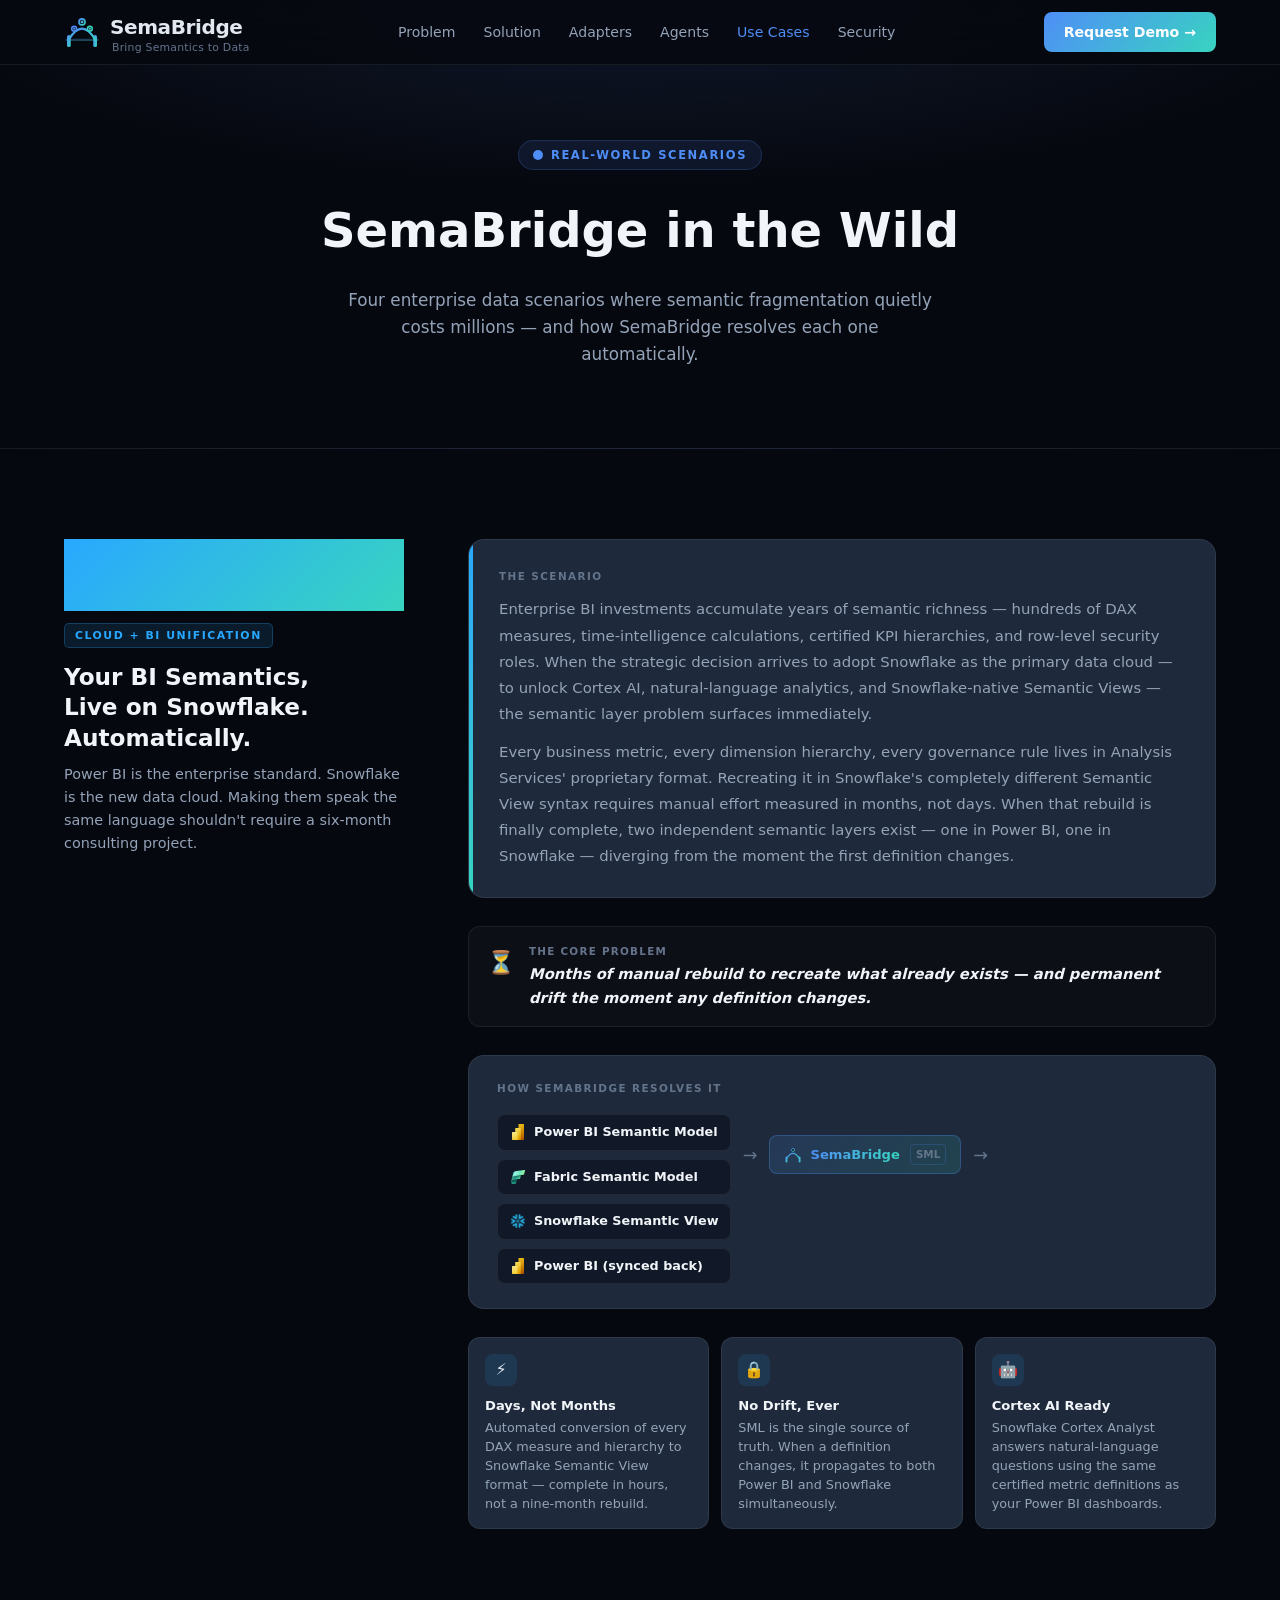
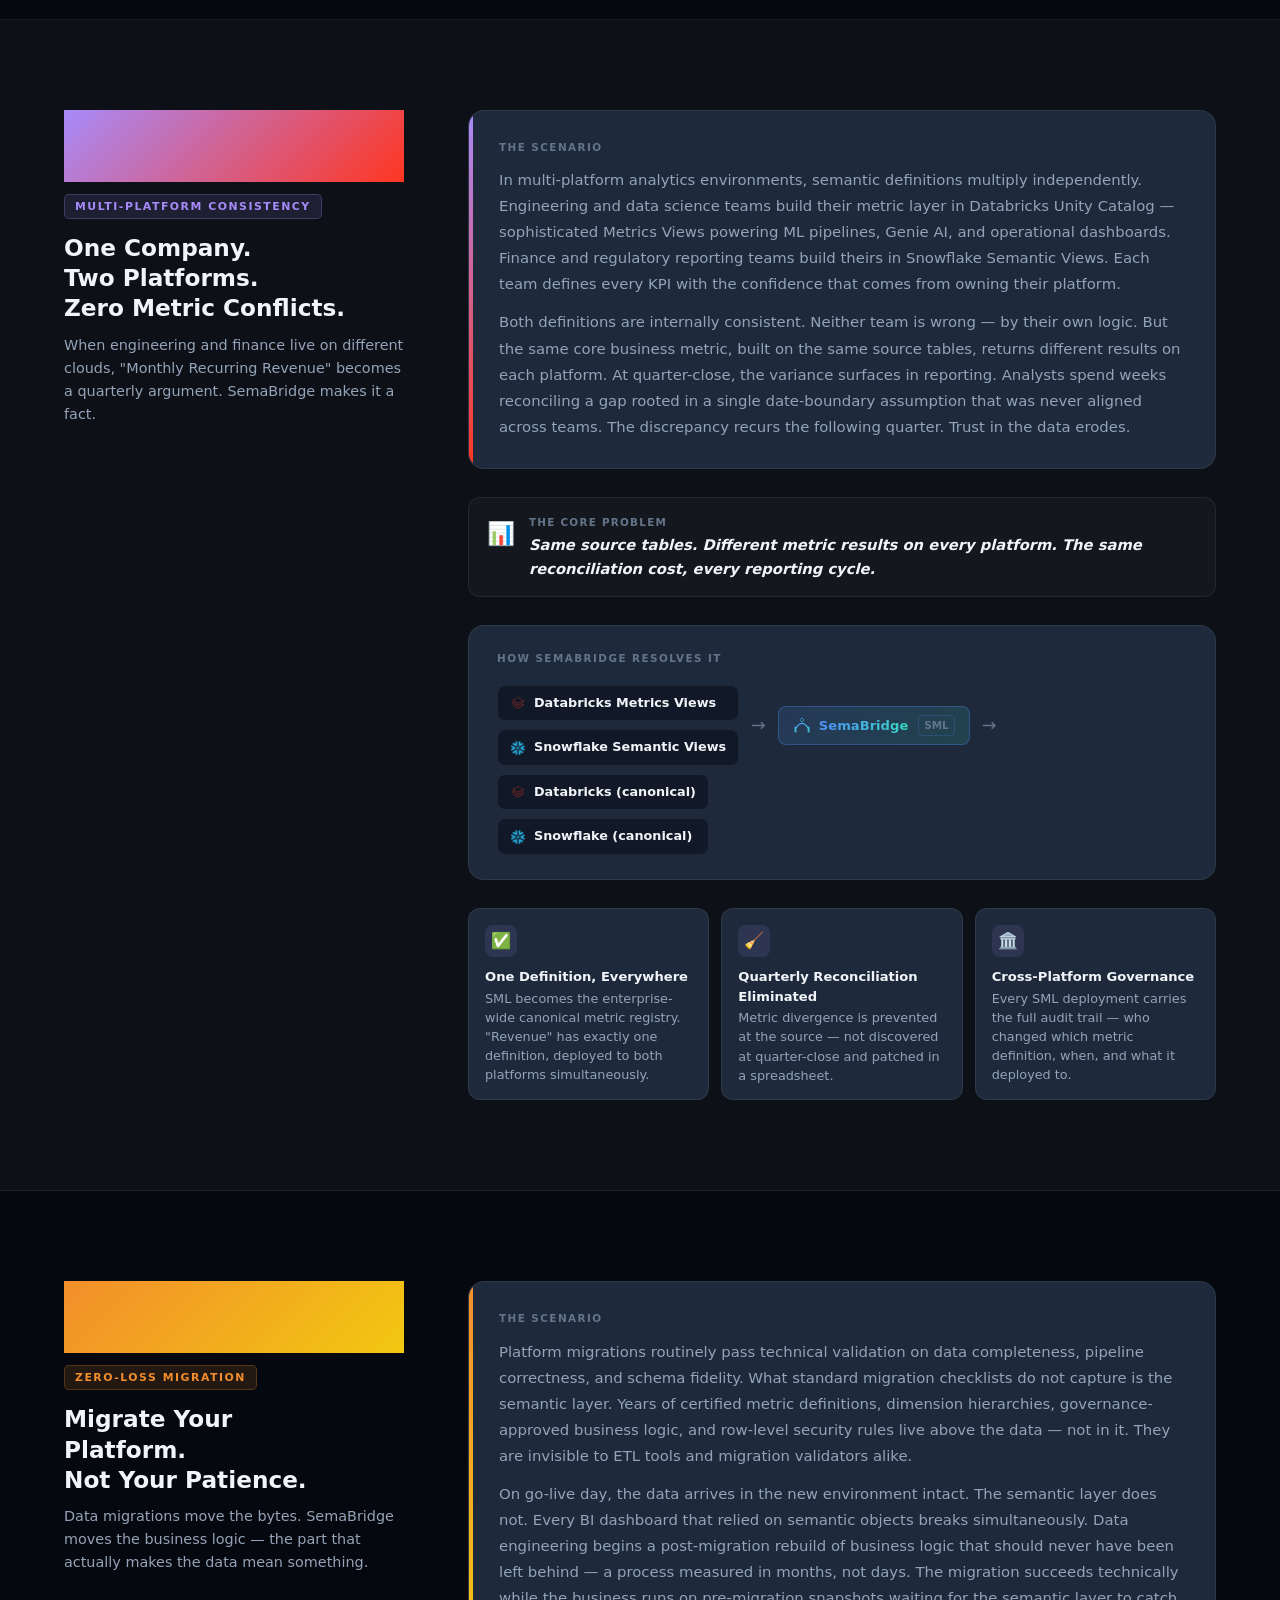
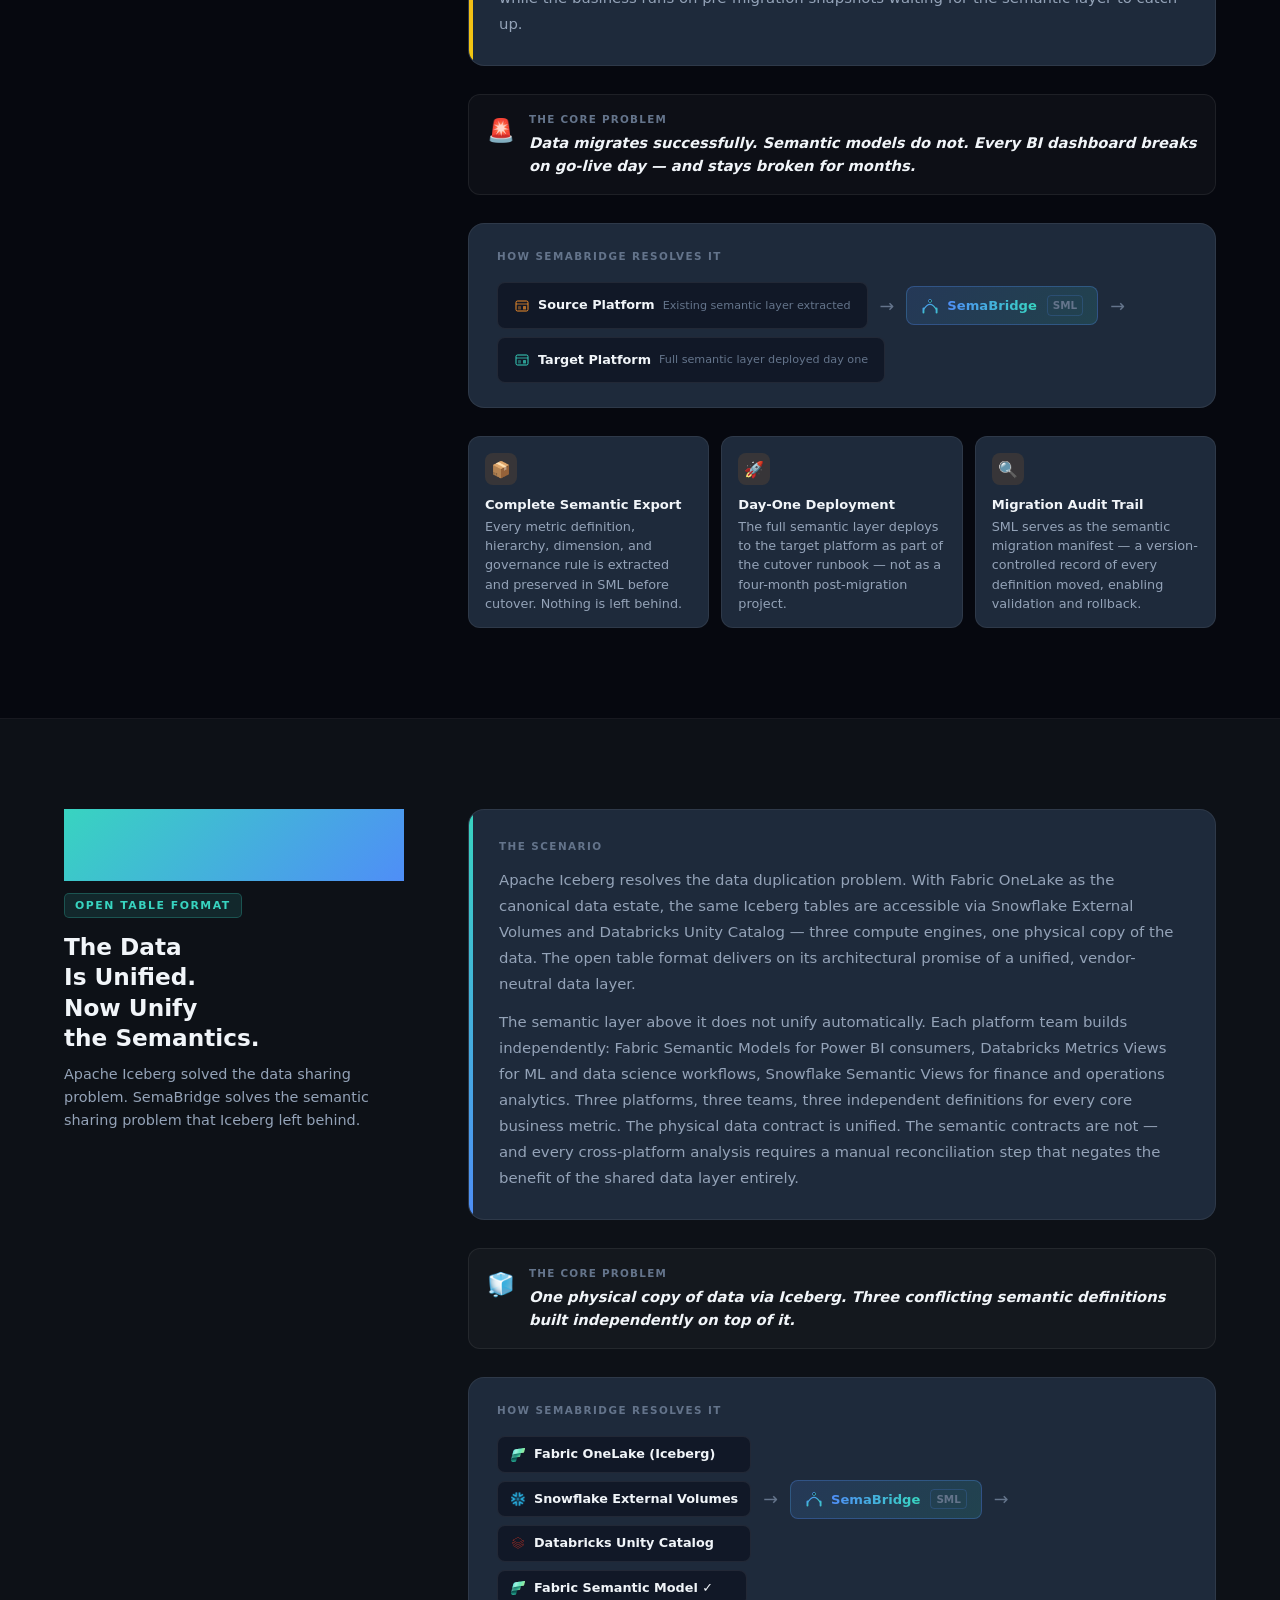
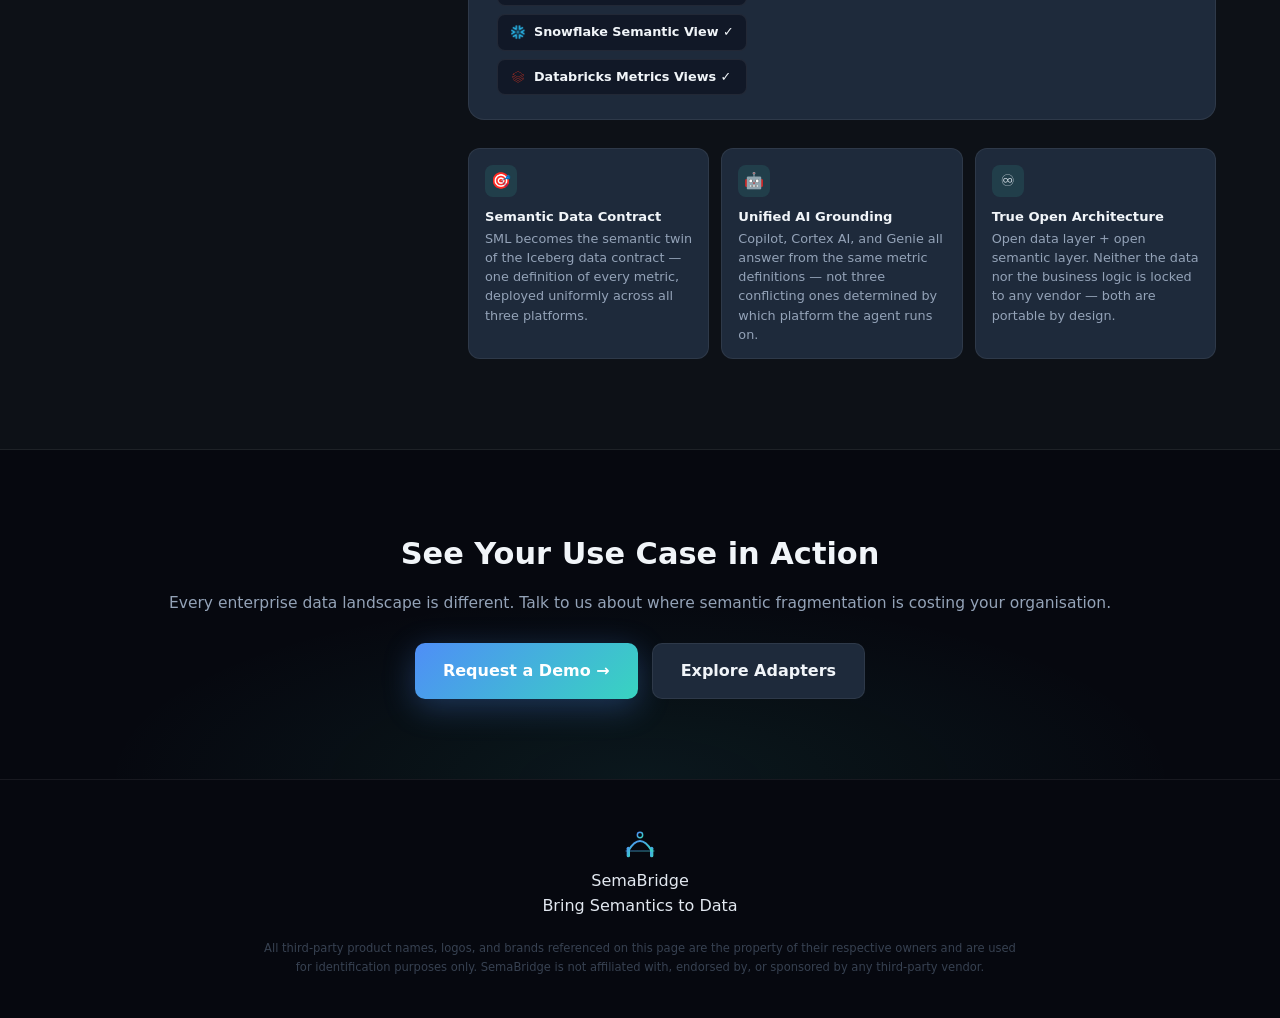
==== usecases.html @ 3fffd90b "Committing Website" ====
<!DOCTYPE html>
<html lang="en">
<head>
  <meta charset="UTF-8"/>
  <meta name="viewport" content="width=device-width, initial-scale=1.0"/>
  <title>SemaBridge — Use Cases</title>
  <link rel="stylesheet" href="styles.css"/>
  <style>
    /* ── PAGE HERO ── */
    .uc-hero {
      padding: 140px 0 80px;
      background: radial-gradient(ellipse 80% 60% at 50% 0%, rgba(79,142,247,0.12) 0%, transparent 70%),
                  var(--bg-0);
      text-align: center;
      border-bottom: 1px solid var(--border);
    }
    .uc-hero-kicker {
      display: inline-flex; align-items: center; gap: 8px;
      font-size: 0.72rem; font-weight: 700; text-transform: uppercase;
      letter-spacing: 0.14em; color: var(--brand);
      background: rgba(79,142,247,0.1); border: 1px solid rgba(79,142,247,0.2);
      border-radius: 20px; padding: 5px 14px; margin-bottom: 22px;
    }
    .uc-hero h1 { font-size: clamp(2rem, 4vw, 3rem); font-weight: 900; color: var(--text-1); margin-bottom: 18px; }
    .uc-hero p  { font-size: 1.05rem; color: var(--text-2); max-width: 600px; margin: 0 auto; }

    /* ── USE CASE SECTION ── */
    .uc-section { padding: 90px 0; border-bottom: 1px solid var(--border); }
    .uc-section:nth-child(odd) { background: var(--bg-0); }
    .uc-section:nth-child(even){ background: var(--bg-1); }

    .uc-inner {
      display: grid;
      grid-template-columns: 340px 1fr;
      gap: 64px;
      align-items: start;
    }

    /* LEFT COLUMN */
    .uc-meta { position: sticky; top: 88px; }
    .uc-number {
      font-size: 4.5rem; font-weight: 900; line-height: 1;
      letter-spacing: -0.04em; margin-bottom: 10px;
      -webkit-background-clip: text; -webkit-text-fill-color: transparent;
      background-clip: text;
    }
    .uc1 .uc-number { background: linear-gradient(135deg, #29a8ff, #38d4c0); }
    .uc2 .uc-number { background: linear-gradient(135deg, #a78bfa, #FF3621); }
    .uc3 .uc-number { background: linear-gradient(135deg, #F28E2B, #F2C811); }
    .uc4 .uc-number { background: linear-gradient(135deg, #38d4c0, #4f8ef7); }

    .uc-category {
      font-size: 0.68rem; font-weight: 800; text-transform: uppercase;
      letter-spacing: 0.14em; padding: 3px 10px; border-radius: 5px;
      display: inline-block; margin-bottom: 14px;
    }
    .uc1 .uc-category { background: rgba(41,168,255,0.12); color: #29a8ff; border: 1px solid rgba(41,168,255,0.25); }
    .uc2 .uc-category { background: rgba(167,139,250,0.12); color: #a78bfa; border: 1px solid rgba(167,139,250,0.25); }
    .uc3 .uc-category { background: rgba(242,142,43,0.12); color: #F28E2B; border: 1px solid rgba(242,142,43,0.25); }
    .uc4 .uc-category { background: rgba(56,212,192,0.12); color: #38d4c0; border: 1px solid rgba(56,212,192,0.25); }

    .uc-headline { font-size: 1.45rem; font-weight: 800; color: var(--text-1); line-height: 1.3; margin-bottom: 10px; }
    .uc-tagline  { font-size: 0.9rem; color: var(--text-2); line-height: 1.6; }

    /* RIGHT COLUMN */
    .uc-body { display: flex; flex-direction: column; gap: 28px; }

    /* Scenario */
    .uc-scenario {
      background: var(--surface); border: 1px solid var(--border);
      border-radius: 16px; padding: 28px 30px;
      position: relative; overflow: hidden;
    }
    .uc-scenario::before {
      content: ''; position: absolute; top: 0; left: 0; width: 4px; bottom: 0;
      border-radius: 4px 0 0 4px;
    }
    .uc1 .uc-scenario::before { background: linear-gradient(180deg,#29a8ff,#38d4c0); }
    .uc2 .uc-scenario::before { background: linear-gradient(180deg,#a78bfa,#FF3621); }
    .uc3 .uc-scenario::before { background: linear-gradient(180deg,#F28E2B,#F2C811); }
    .uc4 .uc-scenario::before { background: linear-gradient(180deg,#38d4c0,#4f8ef7); }

    .uc-scenario-label {
      font-size: 0.65rem; font-weight: 800; text-transform: uppercase;
      letter-spacing: 0.14em; color: var(--text-3); margin-bottom: 12px;
    }
    .uc-scenario p { font-size: 0.93rem; color: var(--text-2); line-height: 1.75; margin-bottom: 12px; }
    .uc-scenario p:last-child { margin-bottom: 0; }

    /* Pain callout */
    .uc-pain {
      display: flex; align-items: flex-start; gap: 14px;
      background: rgba(255,255,255,0.03); border: 1px solid rgba(255,255,255,0.07);
      border-radius: 12px; padding: 16px 18px;
    }
    .uc-pain-icon { font-size: 1.4rem; flex-shrink: 0; margin-top: 2px; }
    .uc-pain-text { flex: 1; }
    .uc-pain-label { font-size: 0.65rem; font-weight: 800; text-transform: uppercase;
                     letter-spacing: 0.12em; color: var(--text-3); margin-bottom: 3px; }
    .uc-pain-quote { font-size: 0.92rem; font-weight: 700; color: var(--text-1); font-style: italic; }

    /* Platform flow */
    .uc-flow {
      background: var(--surface); border: 1px solid var(--border);
      border-radius: 16px; padding: 24px 28px;
    }
    .uc-flow-label { font-size: 0.65rem; font-weight: 800; text-transform: uppercase;
                     letter-spacing: 0.14em; color: var(--text-3); margin-bottom: 18px; }
    .uc-flow-track {
      display: flex; align-items: center; gap: 0; flex-wrap: wrap; gap: 8px;
    }
    .uc-flow-group { display: flex; flex-direction: column; gap: 8px; }
    .uc-flow-chip {
      display: inline-flex; align-items: center; gap: 8px;
      background: var(--bg-2); border: 1px solid var(--border);
      border-radius: 8px; padding: 7px 12px;
      font-size: 0.8rem; font-weight: 600; color: var(--text-1);
    }
    /* Fixed 16px for icons inside inline-flex chips */
    .uc-flow-chip .icon-img { width: 16px; height: 16px; flex-shrink: 0; }
    .uc-flow-arrow {
      font-size: 1.1rem; color: var(--text-3);
      padding: 0 4px; flex-shrink: 0; align-self: center;
    }
    .uc-flow-bridge {
      display: inline-flex; align-items: center; gap: 8px;
      background: linear-gradient(135deg, rgba(79,142,247,0.15), rgba(56,212,192,0.15));
      border: 1px solid rgba(79,142,247,0.3);
      border-radius: 8px; padding: 8px 14px;
      font-size: 0.82rem; font-weight: 800;
      background-clip: text; -webkit-background-clip: unset;
    }
    .uc-flow-bridge-label {
      background: linear-gradient(90deg,#4f8ef7,#38d4c0);
      -webkit-background-clip: text; -webkit-text-fill-color: transparent; background-clip: text;
    }
    .uc-flow-sml {
      font-size: 0.65rem; font-weight: 700; color: var(--text-3);
      border: 1px solid rgba(79,142,247,0.2); border-radius: 4px;
      padding: 1px 5px; margin-left: 2px;
    }

    /* Outcomes */
    .uc-outcomes {
      display: grid; grid-template-columns: 1fr 1fr 1fr; gap: 12px;
    }
    .uc-outcome {
      background: var(--surface); border: 1px solid var(--border);
      border-radius: 12px; padding: 16px 16px 14px;
    }
    .uc-outcome-icon {
      width: 32px; height: 32px; border-radius: 8px;
      display: flex; align-items: center; justify-content: center;
      font-size: 1rem; margin-bottom: 10px;
    }
    .uc1 .uc-outcome-icon { background: rgba(41,168,255,0.12); }
    .uc2 .uc-outcome-icon { background: rgba(167,139,250,0.12); }
    .uc3 .uc-outcome-icon { background: rgba(242,142,43,0.12); }
    .uc4 .uc-outcome-icon { background: rgba(56,212,192,0.12); }
    .uc-outcome-text { font-size: 0.8rem; color: var(--text-2); line-height: 1.5; font-weight: 500; }
    .uc-outcome-text strong { display: block; color: var(--text-1); font-weight: 700; margin-bottom: 2px; font-size: 0.82rem; }

    /* Bottom CTA */
    .uc-cta-section {
      padding: 80px 0;
      background: radial-gradient(ellipse 60% 80% at 50% 100%, rgba(56,212,192,0.08) 0%, transparent 70%),
                  var(--bg-0);
      text-align: center;
    }
    .uc-cta-section h2 { font-size: 1.9rem; font-weight: 800; color: var(--text-1); margin-bottom: 12px; }
    .uc-cta-section p  { color: var(--text-2); margin-bottom: 28px; font-size: 0.97rem; }

    /* Responsive */
    @media (max-width: 960px) {
      .uc-inner { grid-template-columns: 1fr; gap: 32px; }
      .uc-meta  { position: static; }
      .uc-outcomes { grid-template-columns: 1fr; }
    }
    @media (max-width: 600px) {
      .uc-flow-track { flex-direction: column; align-items: flex-start; }
      .uc-flow-arrow { transform: rotate(90deg); }
    }
  </style>
</head>
<body>

<!-- ═══ NAVIGATION ═══ -->
<nav>
  <div class="nav-inner">
    <a href="index.html" class="nav-logo">
      <svg width="36" height="36" viewBox="0 0 48 48" fill="none">
        <defs>
          <linearGradient id="nb1" x1="0" y1="0" x2="1" y2="1">
            <stop offset="0%" stop-color="#4f8ef7"/><stop offset="100%" stop-color="#38d4c0"/>
          </linearGradient>
        </defs>
        <rect x="4" y="28" width="5" height="16" rx="2.5" fill="url(#nb1)"/>
        <rect x="39" y="28" width="5" height="16" rx="2.5" fill="url(#nb1)"/>
        <rect x="2" y="33" width="44" height="3" rx="1.5" fill="url(#nb1)" opacity="0.35"/>
        <path d="M6.5 34 Q24 5 41.5 34" stroke="url(#nb1)" stroke-width="3" fill="none" stroke-linecap="round"/>
        <line x1="13.5" y1="19.5" x2="13.5" y2="33" stroke="url(#nb1)" stroke-width="1.2" opacity="0.45"/>
        <line x1="24"   y1="10.5" x2="24"   y2="33" stroke="url(#nb1)" stroke-width="1.2" opacity="0.45"/>
        <line x1="34.5" y1="19.5" x2="34.5" y2="33" stroke="url(#nb1)" stroke-width="1.2" opacity="0.45"/>
        <circle cx="13.5" cy="19.5" r="3.2" fill="#0d1117" stroke="#4f8ef7" stroke-width="2"/>
        <circle cx="24"   cy="10.5" r="4"   fill="#0d1117" stroke="url(#nb1)" stroke-width="2.2"/>
        <circle cx="34.5" cy="19.5" r="3.2" fill="#0d1117" stroke="#38d4c0" stroke-width="2"/>
        <circle cx="13.5" cy="19.5" r="1.4" fill="#4f8ef7"/>
        <circle cx="24"   cy="10.5" r="1.8" fill="url(#nb1)"/>
        <circle cx="34.5" cy="19.5" r="1.4" fill="#38d4c0"/>
      </svg>
      <div class="nav-logo-text">
        <span>SemaBridge</span>
        <span class="nav-tagline">Bring Semantics to Data</span>
      </div>
    </a>
    <div class="nav-links">
      <a href="index.html#problem">Problem</a>
      <a href="index.html#solution">Solution</a>
      <a href="index.html#adapters">Adapters</a>
      <a href="index.html#agents">Agents</a>
      <a href="usecases.html" style="color:var(--brand)">Use Cases</a>
      <a href="index.html#security">Security</a>
    </div>
    <a href="index.html#cta" class="nav-cta">Request Demo →</a>
  </div>
</nav>

<!-- ═══ PAGE HERO ═══ -->
<section class="uc-hero">
  <div class="container">
    <div class="uc-hero-kicker">
      <svg width="10" height="10" viewBox="0 0 10 10"><circle cx="5" cy="5" r="5" fill="#4f8ef7"/></svg>
      Real-World Scenarios
    </div>
    <h1>SemaBridge <span class="grad">in the Wild</span></h1>
    <p>Four enterprise data scenarios where semantic fragmentation quietly costs millions — and how SemaBridge resolves each one automatically.</p>
  </div>
</section>


<!-- ══════════════════════════════════════════════════════════════
     USE CASE 1 — Snowflake + Fabric / Power BI
══════════════════════════════════════════════════════════════ -->
<section class="uc-section uc1" id="uc1">
  <div class="container">
    <div class="uc-inner">

      <!-- LEFT: meta -->
      <div class="uc-meta">
        <div class="uc-number">01</div>
        <div class="uc-category">Cloud + BI Unification</div>
        <h2 class="uc-headline">Your BI Semantics,<br>Live on Snowflake.<br>Automatically.</h2>
        <p class="uc-tagline">Power BI is the enterprise standard. Snowflake is the new data cloud. Making them speak the same language shouldn't require a six-month consulting project.</p>
      </div>

      <!-- RIGHT: body -->
      <div class="uc-body">

        <!-- Scenario -->
        <div class="uc-scenario">
          <div class="uc-scenario-label">The Scenario</div>
          <p>Enterprise BI investments accumulate years of semantic richness — hundreds of DAX measures, time-intelligence calculations, certified KPI hierarchies, and row-level security roles. When the strategic decision arrives to adopt Snowflake as the primary data cloud — to unlock Cortex AI, natural-language analytics, and Snowflake-native Semantic Views — the semantic layer problem surfaces immediately.</p>
          <p>Every business metric, every dimension hierarchy, every governance rule lives in Analysis Services' proprietary format. Recreating it in Snowflake's completely different Semantic View syntax requires manual effort measured in months, not days. When that rebuild is finally complete, two independent semantic layers exist — one in Power BI, one in Snowflake — diverging from the moment the first definition changes.</p>
        </div>

        <!-- Pain callout -->
        <div class="uc-pain">
          <div class="uc-pain-icon">⏳</div>
          <div class="uc-pain-text">
            <div class="uc-pain-label">The Core Problem</div>
            <div class="uc-pain-quote">Months of manual rebuild to recreate what already exists — and permanent drift the moment any definition changes.</div>
          </div>
        </div>

        <!-- Platform flow -->
        <div class="uc-flow">
          <div class="uc-flow-label">How SemaBridge Resolves It</div>
          <div class="uc-flow-track">
            <!-- Sources -->
            <div class="uc-flow-group">
              <div class="uc-flow-chip">
                <img src="icons/powerbi.png" class="icon-img" alt="Power BI">
                Power BI Semantic Model
              </div>
              <div class="uc-flow-chip">
                <img src="icons/fabric.png" class="icon-img" alt="Microsoft Fabric">
                Fabric Semantic Model
              </div>
            </div>
            <div class="uc-flow-arrow">→</div>
            <!-- SemaBridge -->
            <div class="uc-flow-bridge">
              <svg width="18" height="18" viewBox="0 0 48 48" fill="none">
                <defs><linearGradient id="fb1" x1="0" y1="0" x2="1" y2="1"><stop offset="0%" stop-color="#4f8ef7"/><stop offset="100%" stop-color="#38d4c0"/></linearGradient></defs>
                <rect x="4" y="28" width="5" height="16" rx="2.5" fill="url(#fb1)"/>
                <rect x="39" y="28" width="5" height="16" rx="2.5" fill="url(#fb1)"/>
                <path d="M6.5 34 Q24 5 41.5 34" stroke="url(#fb1)" stroke-width="3" fill="none" stroke-linecap="round"/>
                <circle cx="24" cy="10.5" r="4" fill="#0d1117" stroke="url(#fb1)" stroke-width="2.2"/>
              </svg>
              <span class="uc-flow-bridge-label">SemaBridge</span>
              <span class="uc-flow-sml">SML</span>
            </div>
            <div class="uc-flow-arrow">→</div>
            <!-- Targets -->
            <div class="uc-flow-group">
              <div class="uc-flow-chip">
                <img src="icons/snowflake.png" class="icon-img" alt="Snowflake">
                Snowflake Semantic View
              </div>
              <div class="uc-flow-chip">
                <img src="icons/powerbi.png" class="icon-img" alt="Power BI">
                Power BI (synced back)
              </div>
            </div>
          </div>
        </div>

        <!-- Outcomes -->
        <div class="uc-outcomes">
          <div class="uc-outcome">
            <div class="uc-outcome-icon">⚡</div>
            <div class="uc-outcome-text"><strong>Days, Not Months</strong>Automated conversion of every DAX measure and hierarchy to Snowflake Semantic View format — complete in hours, not a nine-month rebuild.</div>
          </div>
          <div class="uc-outcome">
            <div class="uc-outcome-icon">🔒</div>
            <div class="uc-outcome-text"><strong>No Drift, Ever</strong>SML is the single source of truth. When a definition changes, it propagates to both Power BI and Snowflake simultaneously.</div>
          </div>
          <div class="uc-outcome">
            <div class="uc-outcome-icon">🤖</div>
            <div class="uc-outcome-text"><strong>Cortex AI Ready</strong>Snowflake Cortex Analyst answers natural-language questions using the same certified metric definitions as your Power BI dashboards.</div>
          </div>
        </div>

      </div>
    </div>
  </div>
</section>


<!-- ══════════════════════════════════════════════════════════════
     USE CASE 2 — Multi-Cloud: Databricks + Snowflake
══════════════════════════════════════════════════════════════ -->
<section class="uc-section uc2" id="uc2">
  <div class="container">
    <div class="uc-inner">

      <!-- LEFT: meta -->
      <div class="uc-meta">
        <div class="uc-number">02</div>
        <div class="uc-category">Multi-Platform Consistency</div>
        <h2 class="uc-headline">One Company.<br>Two Platforms.<br>Zero Metric Conflicts.</h2>
        <p class="uc-tagline">When engineering and finance live on different clouds, "Monthly Recurring Revenue" becomes a quarterly argument. SemaBridge makes it a fact.</p>
      </div>

      <!-- RIGHT: body -->
      <div class="uc-body">

        <!-- Scenario -->
        <div class="uc-scenario">
          <div class="uc-scenario-label">The Scenario</div>
          <p>In multi-platform analytics environments, semantic definitions multiply independently. Engineering and data science teams build their metric layer in Databricks Unity Catalog — sophisticated Metrics Views powering ML pipelines, Genie AI, and operational dashboards. Finance and regulatory reporting teams build theirs in Snowflake Semantic Views. Each team defines every KPI with the confidence that comes from owning their platform.</p>
          <p>Both definitions are internally consistent. Neither team is wrong — by their own logic. But the same core business metric, built on the same source tables, returns different results on each platform. At quarter-close, the variance surfaces in reporting. Analysts spend weeks reconciling a gap rooted in a single date-boundary assumption that was never aligned across teams. The discrepancy recurs the following quarter. Trust in the data erodes.</p>
        </div>

        <!-- Pain callout -->
        <div class="uc-pain">
          <div class="uc-pain-icon">📊</div>
          <div class="uc-pain-text">
            <div class="uc-pain-label">The Core Problem</div>
            <div class="uc-pain-quote">Same source tables. Different metric results on every platform. The same reconciliation cost, every reporting cycle.</div>
          </div>
        </div>

        <!-- Platform flow -->
        <div class="uc-flow">
          <div class="uc-flow-label">How SemaBridge Resolves It</div>
          <div class="uc-flow-track">
            <div class="uc-flow-group">
              <div class="uc-flow-chip">
                <img src="icons/databricks.png" class="icon-img" alt="Databricks">
                Databricks Metrics Views
              </div>
              <div class="uc-flow-chip">
                <img src="icons/snowflake.png" class="icon-img" alt="Snowflake">
                Snowflake Semantic Views
              </div>
            </div>
            <div class="uc-flow-arrow">→</div>
            <div class="uc-flow-bridge">
              <svg width="18" height="18" viewBox="0 0 48 48" fill="none">
                <defs><linearGradient id="fb2" x1="0" y1="0" x2="1" y2="1"><stop offset="0%" stop-color="#4f8ef7"/><stop offset="100%" stop-color="#38d4c0"/></linearGradient></defs>
                <rect x="4" y="28" width="5" height="16" rx="2.5" fill="url(#fb2)"/>
                <rect x="39" y="28" width="5" height="16" rx="2.5" fill="url(#fb2)"/>
                <path d="M6.5 34 Q24 5 41.5 34" stroke="url(#fb2)" stroke-width="3" fill="none" stroke-linecap="round"/>
                <circle cx="24" cy="10.5" r="4" fill="#0d1117" stroke="url(#fb2)" stroke-width="2.2"/>
              </svg>
              <span class="uc-flow-bridge-label">SemaBridge</span>
              <span class="uc-flow-sml">SML</span>
            </div>
            <div class="uc-flow-arrow">→</div>
            <div class="uc-flow-group">
              <div class="uc-flow-chip">
                <img src="icons/databricks.png" class="icon-img" alt="Databricks">
                Databricks (canonical)
              </div>
              <div class="uc-flow-chip">
                <img src="icons/snowflake.png" class="icon-img" alt="Snowflake">
                Snowflake (canonical)
              </div>
            </div>
          </div>
        </div>

        <!-- Outcomes -->
        <div class="uc-outcomes">
          <div class="uc-outcome">
            <div class="uc-outcome-icon">✅</div>
            <div class="uc-outcome-text"><strong>One Definition, Everywhere</strong>SML becomes the enterprise-wide canonical metric registry. "Revenue" has exactly one definition, deployed to both platforms simultaneously.</div>
          </div>
          <div class="uc-outcome">
            <div class="uc-outcome-icon">🧹</div>
            <div class="uc-outcome-text"><strong>Quarterly Reconciliation Eliminated</strong>Metric divergence is prevented at the source — not discovered at quarter-close and patched in a spreadsheet.</div>
          </div>
          <div class="uc-outcome">
            <div class="uc-outcome-icon">🏛️</div>
            <div class="uc-outcome-text"><strong>Cross-Platform Governance</strong>Every SML deployment carries the full audit trail — who changed which metric definition, when, and what it deployed to.</div>
          </div>
        </div>

      </div>
    </div>
  </div>
</section>


<!-- ══════════════════════════════════════════════════════════════
     USE CASE 3 — Cloud Data Platform Migration
══════════════════════════════════════════════════════════════ -->
<section class="uc-section uc3" id="uc3">
  <div class="container">
    <div class="uc-inner">

      <!-- LEFT: meta -->
      <div class="uc-meta">
        <div class="uc-number">03</div>
        <div class="uc-category">Zero-Loss Migration</div>
        <h2 class="uc-headline">Migrate Your<br>Platform.<br>Not Your Patience.</h2>
        <p class="uc-tagline">Data migrations move the bytes. SemaBridge moves the business logic — the part that actually makes the data mean something.</p>
      </div>

      <!-- RIGHT: body -->
      <div class="uc-body">

        <!-- Scenario -->
        <div class="uc-scenario">
          <div class="uc-scenario-label">The Scenario</div>
          <p>Platform migrations routinely pass technical validation on data completeness, pipeline correctness, and schema fidelity. What standard migration checklists do not capture is the semantic layer. Years of certified metric definitions, dimension hierarchies, governance-approved business logic, and row-level security rules live above the data — not in it. They are invisible to ETL tools and migration validators alike.</p>
          <p>On go-live day, the data arrives in the new environment intact. The semantic layer does not. Every BI dashboard that relied on semantic objects breaks simultaneously. Data engineering begins a post-migration rebuild of business logic that should never have been left behind — a process measured in months, not days. The migration succeeds technically while the business runs on pre-migration snapshots waiting for the semantic layer to catch up.</p>
        </div>

        <!-- Pain callout -->
        <div class="uc-pain">
          <div class="uc-pain-icon">🚨</div>
          <div class="uc-pain-text">
            <div class="uc-pain-label">The Core Problem</div>
            <div class="uc-pain-quote">Data migrates successfully. Semantic models do not. Every BI dashboard breaks on go-live day — and stays broken for months.</div>
          </div>
        </div>

        <!-- Platform flow -->
        <div class="uc-flow">
          <div class="uc-flow-label">How SemaBridge Resolves It</div>
          <div class="uc-flow-track">
            <div class="uc-flow-chip" style="padding: 12px 16px;">
              <svg width="16" height="16" viewBox="0 0 32 32"><rect x="4" y="6" width="24" height="20" rx="3" fill="none" stroke="#F28E2B" stroke-width="2"/><line x1="4" y1="12" x2="28" y2="12" stroke="#F28E2B" stroke-width="1.5"/><rect x="8" y="16" width="6" height="7" rx="1" fill="#F28E2B" opacity="0.4"/><rect x="18" y="16" width="6" height="7" rx="1" fill="#F28E2B" opacity="0.7"/></svg>
              Source Platform<br><span style="font-size:0.7rem;color:var(--text-3);font-weight:400">Existing semantic layer extracted</span>
            </div>
            <div class="uc-flow-arrow">→</div>
            <div class="uc-flow-bridge">
              <svg width="18" height="18" viewBox="0 0 48 48" fill="none">
                <defs><linearGradient id="fb3" x1="0" y1="0" x2="1" y2="1"><stop offset="0%" stop-color="#4f8ef7"/><stop offset="100%" stop-color="#38d4c0"/></linearGradient></defs>
                <rect x="4" y="28" width="5" height="16" rx="2.5" fill="url(#fb3)"/>
                <rect x="39" y="28" width="5" height="16" rx="2.5" fill="url(#fb3)"/>
                <path d="M6.5 34 Q24 5 41.5 34" stroke="url(#fb3)" stroke-width="3" fill="none" stroke-linecap="round"/>
                <circle cx="24" cy="10.5" r="4" fill="#0d1117" stroke="url(#fb3)" stroke-width="2.2"/>
              </svg>
              <span class="uc-flow-bridge-label">SemaBridge</span>
              <span class="uc-flow-sml">SML</span>
            </div>
            <div class="uc-flow-arrow">→</div>
            <div class="uc-flow-chip" style="padding: 12px 16px;">
              <svg width="16" height="16" viewBox="0 0 32 32"><rect x="4" y="6" width="24" height="20" rx="3" fill="none" stroke="#38d4c0" stroke-width="2"/><line x1="4" y1="12" x2="28" y2="12" stroke="#38d4c0" stroke-width="1.5"/><rect x="8" y="16" width="6" height="7" rx="1" fill="#38d4c0" opacity="0.4"/><rect x="18" y="16" width="6" height="7" rx="1" fill="#38d4c0" opacity="0.7"/></svg>
              Target Platform<br><span style="font-size:0.7rem;color:var(--text-3);font-weight:400">Full semantic layer deployed day one</span>
            </div>
          </div>
        </div>

        <!-- Outcomes -->
        <div class="uc-outcomes">
          <div class="uc-outcome">
            <div class="uc-outcome-icon">📦</div>
            <div class="uc-outcome-text"><strong>Complete Semantic Export</strong>Every metric definition, hierarchy, dimension, and governance rule is extracted and preserved in SML before cutover. Nothing is left behind.</div>
          </div>
          <div class="uc-outcome">
            <div class="uc-outcome-icon">🚀</div>
            <div class="uc-outcome-text"><strong>Day-One Deployment</strong>The full semantic layer deploys to the target platform as part of the cutover runbook — not as a four-month post-migration project.</div>
          </div>
          <div class="uc-outcome">
            <div class="uc-outcome-icon">🔍</div>
            <div class="uc-outcome-text"><strong>Migration Audit Trail</strong>SML serves as the semantic migration manifest — a version-controlled record of every definition moved, enabling validation and rollback.</div>
          </div>
        </div>

      </div>
    </div>
  </div>
</section>


<!-- ══════════════════════════════════════════════════════════════
     USE CASE 4 — Iceberg Tables + Fabric OneLake + Snowflake/Databricks
══════════════════════════════════════════════════════════════ -->
<section class="uc-section uc4" id="uc4">
  <div class="container">
    <div class="uc-inner">

      <!-- LEFT: meta -->
      <div class="uc-meta">
        <div class="uc-number">04</div>
        <div class="uc-category">Open Table Format</div>
        <h2 class="uc-headline">The Data<br>Is Unified.<br>Now Unify<br>the Semantics.</h2>
        <p class="uc-tagline">Apache Iceberg solved the data sharing problem. SemaBridge solves the semantic sharing problem that Iceberg left behind.</p>
      </div>

      <!-- RIGHT: body -->
      <div class="uc-body">

        <!-- Scenario -->
        <div class="uc-scenario">
          <div class="uc-scenario-label">The Scenario</div>
          <p>Apache Iceberg resolves the data duplication problem. With Fabric OneLake as the canonical data estate, the same Iceberg tables are accessible via Snowflake External Volumes and Databricks Unity Catalog — three compute engines, one physical copy of the data. The open table format delivers on its architectural promise of a unified, vendor-neutral data layer.</p>
          <p>The semantic layer above it does not unify automatically. Each platform team builds independently: Fabric Semantic Models for Power BI consumers, Databricks Metrics Views for ML and data science workflows, Snowflake Semantic Views for finance and operations analytics. Three platforms, three teams, three independent definitions for every core business metric. The physical data contract is unified. The semantic contracts are not — and every cross-platform analysis requires a manual reconciliation step that negates the benefit of the shared data layer entirely.</p>
        </div>

        <!-- Pain callout -->
        <div class="uc-pain">
          <div class="uc-pain-icon">🧊</div>
          <div class="uc-pain-text">
            <div class="uc-pain-label">The Core Problem</div>
            <div class="uc-pain-quote">One physical copy of data via Iceberg. Three conflicting semantic definitions built independently on top of it.</div>
          </div>
        </div>

        <!-- Platform flow -->
        <div class="uc-flow">
          <div class="uc-flow-label">How SemaBridge Resolves It</div>
          <div class="uc-flow-track">
            <div class="uc-flow-group">
              <div class="uc-flow-chip">
                <img src="icons/fabric.png" class="icon-img" alt="Microsoft Fabric">
                Fabric OneLake (Iceberg)
              </div>
              <div class="uc-flow-chip">
                <img src="icons/snowflake.png" class="icon-img" alt="Snowflake">
                Snowflake External Volumes
              </div>
              <div class="uc-flow-chip">
                <img src="icons/databricks.png" class="icon-img" alt="Databricks">
                Databricks Unity Catalog
              </div>
            </div>
            <div class="uc-flow-arrow">→</div>
            <div class="uc-flow-bridge">
              <svg width="18" height="18" viewBox="0 0 48 48" fill="none">
                <defs><linearGradient id="fb4" x1="0" y1="0" x2="1" y2="1"><stop offset="0%" stop-color="#4f8ef7"/><stop offset="100%" stop-color="#38d4c0"/></linearGradient></defs>
                <rect x="4" y="28" width="5" height="16" rx="2.5" fill="url(#fb4)"/>
                <rect x="39" y="28" width="5" height="16" rx="2.5" fill="url(#fb4)"/>
                <path d="M6.5 34 Q24 5 41.5 34" stroke="url(#fb4)" stroke-width="3" fill="none" stroke-linecap="round"/>
                <circle cx="24" cy="10.5" r="4" fill="#0d1117" stroke="url(#fb4)" stroke-width="2.2"/>
              </svg>
              <span class="uc-flow-bridge-label">SemaBridge</span>
              <span class="uc-flow-sml">SML</span>
            </div>
            <div class="uc-flow-arrow">→</div>
            <div class="uc-flow-group">
              <div class="uc-flow-chip">
                <img src="icons/fabric.png" class="icon-img" alt="Microsoft Fabric">
                Fabric Semantic Model ✓
              </div>
              <div class="uc-flow-chip">
                <img src="icons/snowflake.png" class="icon-img" alt="Snowflake">
                Snowflake Semantic View ✓
              </div>
              <div class="uc-flow-chip">
                <img src="icons/databricks.png" class="icon-img" alt="Databricks">
                Databricks Metrics Views ✓
              </div>
            </div>
          </div>
        </div>

        <!-- Outcomes -->
        <div class="uc-outcomes">
          <div class="uc-outcome">
            <div class="uc-outcome-icon">🎯</div>
            <div class="uc-outcome-text"><strong>Semantic Data Contract</strong>SML becomes the semantic twin of the Iceberg data contract — one definition of every metric, deployed uniformly across all three platforms.</div>
          </div>
          <div class="uc-outcome">
            <div class="uc-outcome-icon">🤖</div>
            <div class="uc-outcome-text"><strong>Unified AI Grounding</strong>Copilot, Cortex AI, and Genie all answer from the same metric definitions — not three conflicting ones determined by which platform the agent runs on.</div>
          </div>
          <div class="uc-outcome">
            <div class="uc-outcome-icon">♾️</div>
            <div class="uc-outcome-text"><strong>True Open Architecture</strong>Open data layer + open semantic layer. Neither the data nor the business logic is locked to any vendor — both are portable by design.</div>
          </div>
        </div>

      </div>
    </div>
  </div>
</section>


<!-- ═══ CTA ═══ -->
<section class="uc-cta-section">
  <div class="container">
    <h2>See Your Use Case in <span class="grad">Action</span></h2>
    <p>Every enterprise data landscape is different. Talk to us about where semantic fragmentation is costing your organisation.</p>
    <div style="display:flex;gap:14px;justify-content:center;flex-wrap:wrap;">
      <a href="index.html#cta" class="btn-primary">Request a Demo →</a>
      <a href="index.html#adapters" class="btn-secondary">Explore Adapters</a>
    </div>
  </div>
</section>

<!-- ═══ FOOTER ═══ -->
<footer>
  <div class="container">
    <div class="footer-inner">
      <div class="footer-brand">
        <svg width="32" height="32" viewBox="0 0 48 48" fill="none">
          <defs><linearGradient id="flg" x1="0" y1="0" x2="1" y2="1"><stop offset="0%" stop-color="#4f8ef7"/><stop offset="100%" stop-color="#38d4c0"/></linearGradient></defs>
          <rect x="4" y="28" width="5" height="16" rx="2.5" fill="url(#flg)"/>
          <rect x="39" y="28" width="5" height="16" rx="2.5" fill="url(#flg)"/>
          <rect x="2" y="33" width="44" height="3" rx="1.5" fill="url(#flg)" opacity="0.35"/>
          <path d="M6.5 34 Q24 5 41.5 34" stroke="url(#flg)" stroke-width="3" fill="none" stroke-linecap="round"/>
          <circle cx="24" cy="10.5" r="4" fill="#06080f" stroke="url(#flg)" stroke-width="2.2"/>
        </svg>
        <div>
          <div class="footer-brand-name">SemaBridge</div>
          <div class="footer-tagline">Bring Semantics to Data</div>
        </div>
      </div>
    </div>
    <p style="font-size:0.72rem;color:#374151;max-width:760px;margin:20px auto 0;line-height:1.7;text-align:center">
      All third-party product names, logos, and brands referenced on this page are the property of their respective owners and are used for identification purposes only. SemaBridge is not affiliated with, endorsed by, or sponsored by any third-party vendor.
    </p>
  </div>
</footer>

</body>
</html>
---- styles.css ----
/* ─────────────────────────────────────────────────────────────
   SemaBridge Landing Page — Stylesheet
   ───────────────────────────────────────────────────────────── */

/* ── Reset & Base ── */
*, *::before, *::after { box-sizing: border-box; margin: 0; padding: 0; }
html { scroll-behavior: smooth; scroll-padding-top: 72px; }
body {
  font-family: 'Segoe UI', system-ui, -apple-system, sans-serif;
  background: #06080f;
  color: #e2e8f0;
  line-height: 1.6;
  overflow-x: hidden;
}
a { text-decoration: none; color: inherit; }

/* ── Design Tokens ── */
:root {
  --brand:     #4f8ef7;
  --brand-2:   #38d4c0;
  --brand-3:   #a78bfa;
  --bg-0:      #06080f;
  --bg-1:      #0d1117;
  --bg-2:      #111827;
  --bg-3:      #1a2235;
  --surface:   #1e2a3b;
  --surface-2: #243043;
  --border:    rgba(255, 255, 255, 0.07);
  --text-1:    #f1f5f9;
  --text-2:    #94a3b8;
  --text-3:    #64748b;
  --glow-blue: rgba(79, 142, 247, 0.18);
}

/* ── Layout Helpers ── */
.container { max-width: 1200px; margin: 0 auto; padding: 0 24px; }
.section { padding: 100px 0; }
.section--alt { background: var(--bg-1); }


/* ════════════════════════════════════════
   NAV
════════════════════════════════════════ */
nav {
  position: fixed; top: 0; left: 0; right: 0; z-index: 100;
  background: rgba(6, 8, 15, 0.88);
  backdrop-filter: blur(20px);
  border-bottom: 1px solid var(--border);
}
.nav-inner {
  display: flex; align-items: center; justify-content: space-between;
  max-width: 1200px; margin: 0 auto; padding: 0 24px; height: 64px;
}
.nav-logo {
  display: flex; align-items: center; gap: 10px;
  font-size: 1.25rem; font-weight: 800; letter-spacing: -0.02em;
}
.nav-logo svg { flex-shrink: 0; }
.nav-logo-text { display: flex; flex-direction: column; }
.nav-tagline {
  font-size: 0.68rem; color: var(--text-3); font-weight: 400;
  letter-spacing: 0.02em; margin-left: 2px; display: block;
  line-height: 1;
}
.nav-links { display: flex; gap: 28px; }
.nav-links a { font-size: 0.88rem; color: var(--text-2); transition: color 0.2s; }
.nav-links a:hover { color: var(--text-1); }
.nav-cta {
  background: linear-gradient(135deg, var(--brand), var(--brand-2));
  color: #fff; font-weight: 600; font-size: 0.88rem;
  padding: 9px 20px; border-radius: 8px;
  transition: opacity 0.2s, transform 0.2s;
}
.nav-cta:hover { opacity: 0.88; transform: translateY(-1px); }


/* ════════════════════════════════════════
   HERO
════════════════════════════════════════ */
.hero {
  min-height: 100vh;
  display: flex; align-items: center;
  position: relative; overflow: hidden;
  padding: 120px 0 80px;
}
.hero-bg {
  position: absolute; inset: 0; pointer-events: none;
  background:
    radial-gradient(ellipse 80% 60% at 60% 40%, rgba(79, 142, 247, 0.12) 0%, transparent 70%),
    radial-gradient(ellipse 60% 50% at 20% 70%, rgba(56, 212, 192, 0.09) 0%, transparent 65%),
    radial-gradient(ellipse 50% 40% at 80% 80%, rgba(167, 139, 250, 0.08) 0%, transparent 60%);
}
.hero-grid {
  position: absolute; inset: 0; pointer-events: none; opacity: 0.03;
  background-image:
    linear-gradient(#fff 1px, transparent 1px),
    linear-gradient(90deg, #fff 1px, transparent 1px);
  background-size: 60px 60px;
}
.hero-inner {
  position: relative; z-index: 1;
  display: grid; grid-template-columns: 1fr 1fr; gap: 60px; align-items: center;
}
.hero-badge {
  display: inline-flex; align-items: center; gap: 8px;
  background: rgba(79, 142, 247, 0.1); border: 1px solid rgba(79, 142, 247, 0.3);
  padding: 6px 14px; border-radius: 100px; font-size: 0.78rem;
  color: var(--brand); font-weight: 600; letter-spacing: 0.04em;
  text-transform: uppercase; margin-bottom: 20px;
}
.hero-badge-dot {
  width: 6px; height: 6px; border-radius: 50%;
  background: var(--brand-2); animation: pulse 2s infinite;
}
@keyframes pulse {
  0%, 100% { opacity: 1; }
  50%       { opacity: 0.3; }
}
.hero h1 {
  font-size: clamp(2.4rem, 4vw, 3.8rem);
  font-weight: 800; letter-spacing: -0.03em; line-height: 1.1;
  color: var(--text-1); margin-bottom: 24px;
}
.hero h1 .grad {
  background: linear-gradient(90deg, var(--brand), var(--brand-2));
  -webkit-background-clip: text;
  -webkit-text-fill-color: transparent;
  background-clip: text;
}
.hero-sub {
  font-size: 1.05rem; color: var(--text-2);
  max-width: 540px; margin-bottom: 36px; line-height: 1.75;
}
.hero-actions { display: flex; gap: 14px; flex-wrap: wrap; }

/* Buttons */
.btn-primary {
  display: inline-flex; align-items: center; gap: 8px;
  background: linear-gradient(135deg, var(--brand), var(--brand-2));
  color: #fff; font-weight: 700; font-size: 1rem;
  padding: 14px 28px; border-radius: 10px;
  transition: opacity 0.2s, transform 0.2s;
  box-shadow: 0 8px 32px rgba(79, 142, 247, 0.3);
}
.btn-primary:hover { opacity: 0.88; transform: translateY(-2px); }
.btn-secondary {
  display: inline-flex; align-items: center; gap: 8px;
  background: var(--surface); border: 1px solid var(--border);
  color: var(--text-1); font-weight: 600; font-size: 1rem;
  padding: 14px 28px; border-radius: 10px;
  transition: background 0.2s, transform 0.2s;
}
.btn-secondary:hover { background: var(--surface-2); transform: translateY(-2px); }

/* Hero flow card */
.hero-visual { position: relative; }
.flow-card {
  background: var(--bg-2); border: 1px solid var(--border);
  border-radius: 16px; padding: 24px; position: relative; overflow: hidden;
}
.flow-card::before {
  content: ''; position: absolute; top: 0; left: 0; right: 0; height: 1px;
  background: linear-gradient(90deg, transparent, var(--brand), var(--brand-2), transparent);
}
.flow-title {
  font-size: 0.72rem; text-transform: uppercase; letter-spacing: 0.1em;
  color: var(--text-3); margin-bottom: 16px; font-weight: 600;
}
.flow-row { display: flex; align-items: center; gap: 10px; margin-bottom: 8px; }
.flow-node {
  display: flex; align-items: center; gap: 9px;
  background: var(--surface); border: 1px solid var(--border);
  border-radius: 8px; padding: 7px 12px;
  font-size: 0.8rem; font-weight: 600; color: var(--text-1); flex: 1;
}
.flow-node-icon {
  width: 22px; height: 22px; border-radius: 5px;
  display: flex; align-items: center; justify-content: center; flex-shrink: 0;
}

/* ── Transparent PNG icon rendering ── */
/* Default: used inside flex-centred square containers (flow-node-icon, adapter-logo, agent-logo) */
.icon-img {
  display: block;
  width: 72%; height: 72%;
  object-fit: contain;
  flex-shrink: 0;
}
/* Larger containers get a slightly bigger fill */
.adapter-logo .icon-img  { width: 78%; height: 78%; }
.agent-logo .icon-img    { width: 78%; height: 78%; }
/* Small inline badge icon next to text */
.icon-badge-img {
  display: inline-block;
  width: 14px; height: 14px;
  object-fit: contain;
  vertical-align: middle;
  flex-shrink: 0;
}
.flow-arrow { color: var(--text-3); font-size: 0.9rem; flex-shrink: 0; }
.flow-bridge {
  background: linear-gradient(135deg, rgba(79, 142, 247, 0.12), rgba(56, 212, 192, 0.08));
  border: 1px solid rgba(79, 142, 247, 0.28);
  border-radius: 10px; padding: 11px 14px; margin: 12px 0;
  display: flex; align-items: center; gap: 10px;
  font-size: 0.82rem; font-weight: 700; color: var(--text-1);
}
.flow-stats {
  display: grid; grid-template-columns: 1fr 1fr 1fr; gap: 8px; margin-top: 12px;
}
.flow-stat {
  background: var(--surface); border-radius: 8px; padding: 9px;
  text-align: center; border: 1px solid var(--border);
}
.flow-stat-val   { font-size: 1rem; font-weight: 800; color: var(--brand); }
.flow-stat-label { font-size: 0.68rem; color: var(--text-3); margin-top: 2px; }


/* ════════════════════════════════════════
   SECTION HEADERS
════════════════════════════════════════ */
.section-header { text-align: center; margin-bottom: 60px; }
.section-kicker {
  font-size: 0.76rem; text-transform: uppercase; letter-spacing: 0.1em;
  color: var(--brand); font-weight: 700; margin-bottom: 12px;
  display: flex; align-items: center; justify-content: center; gap: 8px;
}
.section-kicker::before,
.section-kicker::after {
  content: ''; flex: 1; max-width: 40px; height: 1px;
}
.section-kicker::before { background: linear-gradient(90deg, transparent, var(--brand)); }
.section-kicker::after  { background: linear-gradient(90deg, var(--brand), transparent); }
.section-header h2 {
  font-size: clamp(1.8rem, 3vw, 2.8rem); font-weight: 800;
  letter-spacing: -0.02em; color: var(--text-1); margin-bottom: 16px; line-height: 1.2;
}
.section-header h2 .grad {
  background: linear-gradient(90deg, var(--brand), var(--brand-2));
  -webkit-background-clip: text;
  -webkit-text-fill-color: transparent;
  background-clip: text;
}
.section-header p { font-size: 1.05rem; color: var(--text-2); max-width: 600px; margin: 0 auto; }


/* ════════════════════════════════════════
   PROBLEM
════════════════════════════════════════ */
.problem-grid {
  display: grid; grid-template-columns: repeat(3, 1fr);
  gap: 22px; margin-top: 56px;
}
.problem-card {
  background: var(--surface); border: 1px solid var(--border);
  border-radius: 14px; padding: 26px;
  position: relative; overflow: hidden;
  transition: transform 0.25s, border-color 0.25s;
}
.problem-card:hover { transform: translateY(-4px); border-color: rgba(255, 80, 80, 0.3); }
.problem-card::after {
  content: ''; position: absolute; top: 0; left: 0; right: 0; height: 3px;
  background: linear-gradient(90deg, #f87171, #fb923c);
}
.problem-icon { font-size: 1.8rem; margin-bottom: 12px; display: block; }
.problem-card h3 { font-size: 1rem; font-weight: 700; margin-bottom: 8px; color: var(--text-1); }
.problem-card p  { font-size: 0.87rem; color: var(--text-2); line-height: 1.6; }


/* ════════════════════════════════════════
   HOW IT WORKS
════════════════════════════════════════ */
.steps {
  display: grid; grid-template-columns: repeat(5, 1fr);
  gap: 0; margin-top: 56px; position: relative;
}
.steps::before {
  content: ''; position: absolute; top: 36px; left: 10%; right: 10%; height: 2px;
  background: linear-gradient(90deg, var(--brand), var(--brand-2), var(--brand-3), var(--brand-2), var(--brand));
  z-index: 0;
}
.step {
  display: flex; flex-direction: column; align-items: center;
  text-align: center; padding: 0 12px; position: relative; z-index: 1;
}
.step-num {
  width: 72px; height: 72px; border-radius: 50%;
  background: var(--bg-1); border: 2px solid var(--brand);
  display: flex; align-items: center; justify-content: center;
  font-size: 1.3rem; margin-bottom: 16px;
  box-shadow: 0 0 24px var(--glow-blue);
}
.step h4 { font-size: 0.88rem; font-weight: 700; margin-bottom: 6px; color: var(--text-1); }
.step p  { font-size: 0.78rem; color: var(--text-2); line-height: 1.5; }


/* ════════════════════════════════════════
   STATS
════════════════════════════════════════ */
.stats-row {
  display: grid; grid-template-columns: repeat(4, 1fr); gap: 24px;
  background: var(--surface); border: 1px solid var(--border);
  border-radius: 18px; padding: 40px; margin-top: 56px;
}
.stat-item { text-align: center; }
.stat-num {
  font-size: 2.4rem; font-weight: 900; letter-spacing: -0.03em;
  background: linear-gradient(90deg, var(--brand), var(--brand-2));
  -webkit-background-clip: text;
  -webkit-text-fill-color: transparent;
  background-clip: text;
}
.stat-label { font-size: 0.88rem; color: var(--text-2); margin-top: 4px; }


/* ════════════════════════════════════════
   ADAPTERS
════════════════════════════════════════ */
.adapters-grid { display: grid; grid-template-columns: 1fr 1fr 1fr; gap: 24px; margin-top: 56px; }
.adapter-group {
  background: var(--surface); border: 1px solid var(--border);
  border-radius: 18px; padding: 26px 24px; position: relative; overflow: hidden;
}
.adapter-group::before { content: ''; position: absolute; top: 0; left: 0; right: 0; height: 2px; }
.adapter-group.data::before      { background: linear-gradient(90deg, var(--brand-2), var(--brand)); }
.adapter-group.transform::before { background: linear-gradient(90deg, var(--brand-3), var(--brand-2)); }
.adapter-group.bi::before        { background: linear-gradient(90deg, var(--brand), var(--brand-3)); }
.adapter-group-label {
  font-size: 0.7rem; text-transform: uppercase;
  letter-spacing: 0.12em; font-weight: 700; margin-bottom: 6px;
}
.adapter-group.data .adapter-group-label      { color: var(--brand-2); }
.adapter-group.transform .adapter-group-label { color: var(--brand-3); }
.adapter-group.bi .adapter-group-label        { color: var(--brand); }
.adapter-group h3    { font-size: 1.1rem; font-weight: 700; color: var(--text-1); margin-bottom: 8px; }
.adapter-group > p   { font-size: 0.87rem; color: var(--text-2); margin-bottom: 22px; line-height: 1.5; }
.adapter-list { display: flex; flex-direction: column; gap: 10px; }
.adapter-item {
  display: flex; align-items: center; gap: 12px;
  background: var(--bg-2); border: 1px solid var(--border);
  border-radius: 12px; padding: 13px 14px;
  transition: border-color 0.25s, transform 0.25s;
}
.adapter-item:hover { border-color: rgba(79, 142, 247, 0.35); transform: translateX(4px); }
.adapter-logo {
  width: 38px; height: 38px; border-radius: 9px;
  display: flex; align-items: center; justify-content: center;
  flex-shrink: 0; overflow: hidden;
}
.adapter-info  { flex: 1; min-width: 0; }
.adapter-name  { font-size: 0.92rem; font-weight: 700; color: var(--text-1); }
.adapter-desc  { font-size: 0.76rem; color: var(--text-3); margin-top: 2px; }
.adapter-tag {
  font-size: 0.67rem; font-weight: 700; letter-spacing: 0.06em;
  padding: 3px 8px; border-radius: 5px; text-transform: uppercase; flex-shrink: 0;
  background: rgba(167, 139, 250, 0.12); color: var(--brand-3);
  border: 1px solid rgba(167, 139, 250, 0.2);
}


/* ════════════════════════════════════════
   AGENTS
════════════════════════════════════════ */
.agents-wrapper {
  margin-top: 56px;
  background: linear-gradient(135deg, rgba(79, 142, 247, 0.05), rgba(56, 212, 192, 0.05));
  border: 1px solid rgba(79, 142, 247, 0.15);
  border-radius: 20px; padding: 40px;
}
.agents-header { display: flex; align-items: center; gap: 16px; margin-bottom: 32px; }
.agents-icon {
  width: 48px; height: 48px; border-radius: 12px;
  background: linear-gradient(135deg, var(--brand), var(--brand-3));
  display: flex; align-items: center; justify-content: center; font-size: 1.4rem;
}
.agents-header-text h3 { font-size: 1.2rem; font-weight: 700; color: var(--text-1); }
.agents-header-text p  { font-size: 0.87rem; color: var(--text-2); margin-top: 2px; }
.agents-grid { display: grid; grid-template-columns: repeat(3, 1fr); gap: 20px; }
.agent-card {
  background: var(--bg-2); border: 1px solid var(--border);
  border-radius: 14px; padding: 24px;
  transition: transform 0.25s, border-color 0.25s;
  position: relative; overflow: hidden;
}
.agent-card:hover { transform: translateY(-4px); border-color: rgba(79, 142, 247, 0.4); }
.agent-card::before {
  content: ''; position: absolute; top: 0; left: 0; right: 0; height: 2px;
  background: linear-gradient(90deg, var(--brand), var(--brand-3));
}
.agent-platform-badge {
  display: inline-flex; align-items: center; gap: 6px;
  background: rgba(167, 139, 250, 0.1); border: 1px solid rgba(167, 139, 250, 0.25);
  padding: 4px 10px; border-radius: 100px;
  font-size: 0.68rem; color: var(--brand-3); font-weight: 700;
  letter-spacing: 0.06em; text-transform: uppercase; margin-bottom: 14px;
}
.agent-logo {
  width: 44px; height: 44px; border-radius: 10px;
  display: flex; align-items: center; justify-content: center;
  margin-bottom: 12px; overflow: hidden;
}
.agent-card h4 { font-size: 1rem; font-weight: 700; color: var(--text-1); margin-bottom: 8px; }
.agent-card p  { font-size: 0.83rem; color: var(--text-2); line-height: 1.6; }
.agent-features { margin-top: 14px; display: flex; flex-direction: column; gap: 6px; }
.agent-feature  { display: flex; align-items: center; gap: 7px; font-size: 0.77rem; color: var(--text-2); }
.agent-feature::before {
  content: '✓'; color: var(--brand-2); font-weight: 800; font-size: 0.7rem; flex-shrink: 0;
}


/* ════════════════════════════════════════
   BENEFITS
════════════════════════════════════════ */
.benefits-grid {
  display: grid; grid-template-columns: repeat(3, 1fr);
  gap: 22px; margin-top: 56px;
}
.benefit-card {
  background: var(--surface); border: 1px solid var(--border);
  border-radius: 14px; padding: 26px;
  transition: transform 0.25s, border-color 0.25s;
}
.benefit-card:hover { transform: translateY(-4px); border-color: rgba(79, 142, 247, 0.3); }
.benefit-icon {
  width: 46px; height: 46px; border-radius: 12px;
  display: flex; align-items: center; justify-content: center;
  font-size: 1.3rem; margin-bottom: 14px;
}
.bg-blue   { background: rgba(79,  142, 247, 0.12); }
.bg-teal   { background: rgba(56,  212, 192, 0.12); }
.bg-purple { background: rgba(167, 139, 250, 0.12); }
.bg-orange { background: rgba(251, 146,  60, 0.12); }
.bg-green  { background: rgba(74,  222, 128, 0.12); }
.bg-pink   { background: rgba(249, 168, 212, 0.12); }
.benefit-card h3 { font-size: 0.98rem; font-weight: 700; color: var(--text-1); margin-bottom: 8px; }
.benefit-card p  { font-size: 0.86rem; color: var(--text-2); line-height: 1.6; }


/* ════════════════════════════════════════
   SECURITY
════════════════════════════════════════ */
.security-wrap {
  display: grid; grid-template-columns: 1fr 1fr;
  gap: 48px; align-items: start; margin-top: 56px;
}
.security-list { display: flex; flex-direction: column; gap: 16px; }
.security-item { display: flex; gap: 14px; align-items: flex-start; }
.security-check {
  width: 28px; height: 28px; border-radius: 8px;
  background: rgba(56, 212, 192, 0.12); border: 1px solid rgba(56, 212, 192, 0.25);
  display: flex; align-items: center; justify-content: center;
  font-size: 0.75rem; color: var(--brand-2); flex-shrink: 0; margin-top: 2px;
}
.security-item h4 { font-size: 0.93rem; font-weight: 700; color: var(--text-1); margin-bottom: 3px; }
.security-item p  { font-size: 0.83rem; color: var(--text-2); line-height: 1.5; }
.security-visual {
  background: var(--bg-2); border: 1px solid var(--border);
  border-radius: 16px; padding: 26px;
  font-family: 'Courier New', monospace;
}
.code-line    { font-size: 0.78rem; line-height: 2; }
.code-comment { color: #4b5563; }
.code-key     { color: var(--brand); }
.code-string  { color: var(--brand-2); }
.code-env     { color: var(--brand-3); }


/* ════════════════════════════════════════
   CTA
════════════════════════════════════════ */
.cta-section {
  background: linear-gradient(
    135deg,
    rgba(79,  142, 247, 0.08) 0%,
    rgba(56,  212, 192, 0.06) 50%,
    rgba(167, 139, 250, 0.08) 100%
  );
  border: 1px solid rgba(79, 142, 247, 0.15);
  border-radius: 24px; padding: 80px 40px; text-align: center;
  position: relative; overflow: hidden;
}
.cta-section::before {
  content: ''; position: absolute;
  top: -50%; left: -20%; right: -20%; bottom: -50%;
  background: radial-gradient(ellipse at center, rgba(79, 142, 247, 0.06) 0%, transparent 70%);
}
.cta-section h2 {
  font-size: clamp(1.6rem, 3vw, 2.4rem); font-weight: 800; letter-spacing: -0.02em;
  color: var(--text-1); margin-bottom: 14px; position: relative;
}
.cta-section p {
  font-size: 1.05rem; color: var(--text-2);
  max-width: 520px; margin: 0 auto 32px; position: relative;
}
.cta-actions {
  display: flex; gap: 14px; justify-content: center;
  flex-wrap: wrap; position: relative;
}


/* ════════════════════════════════════════
   FOOTER
════════════════════════════════════════ */
footer {
  border-top: 1px solid var(--border);
  padding: 48px 0 40px; text-align: center;
}
.footer-logo {
  display: inline-flex; align-items: center; gap: 10px;
  font-size: 1.05rem; font-weight: 700; margin-bottom: 12px;
}
footer p { font-size: 0.83rem; color: var(--text-3); }


/* ════════════════════════════════════════
   RESPONSIVE
════════════════════════════════════════ */
@media (max-width: 960px) {
  .hero-inner       { grid-template-columns: 1fr; }
  .hero-visual      { display: none; }
  .problem-grid     { grid-template-columns: 1fr 1fr; }
  .steps            { grid-template-columns: 1fr 1fr; gap: 24px; }
  .steps::before    { display: none; }
  .adapters-grid    { grid-template-columns: 1fr; }
  .agents-grid      { grid-template-columns: 1fr; }
  .benefits-grid    { grid-template-columns: 1fr 1fr; }
  .security-wrap    { grid-template-columns: 1fr; }
  .stats-row        { grid-template-columns: 1fr 1fr; }
}
@media (max-width: 600px) {
  .problem-grid  { grid-template-columns: 1fr; }
  .benefits-grid { grid-template-columns: 1fr; }
  .stats-row     { grid-template-columns: 1fr 1fr; }
}
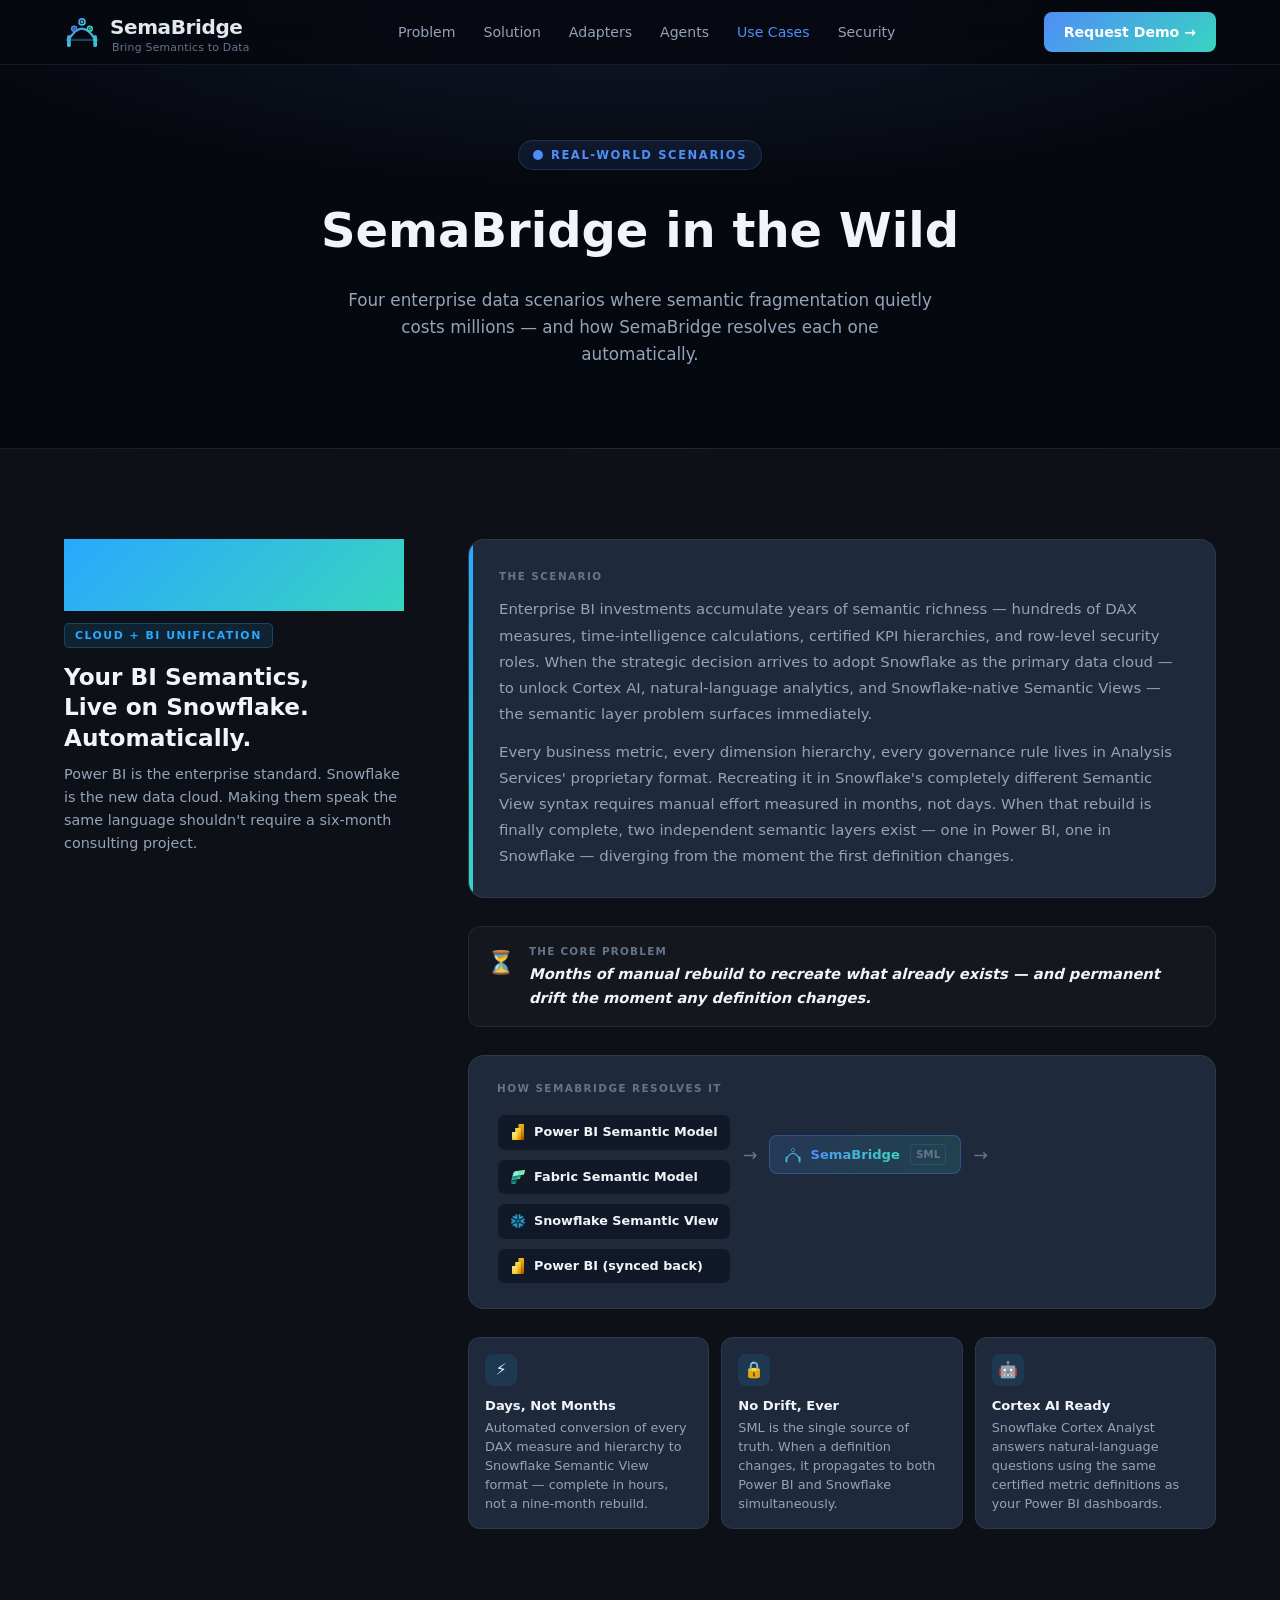
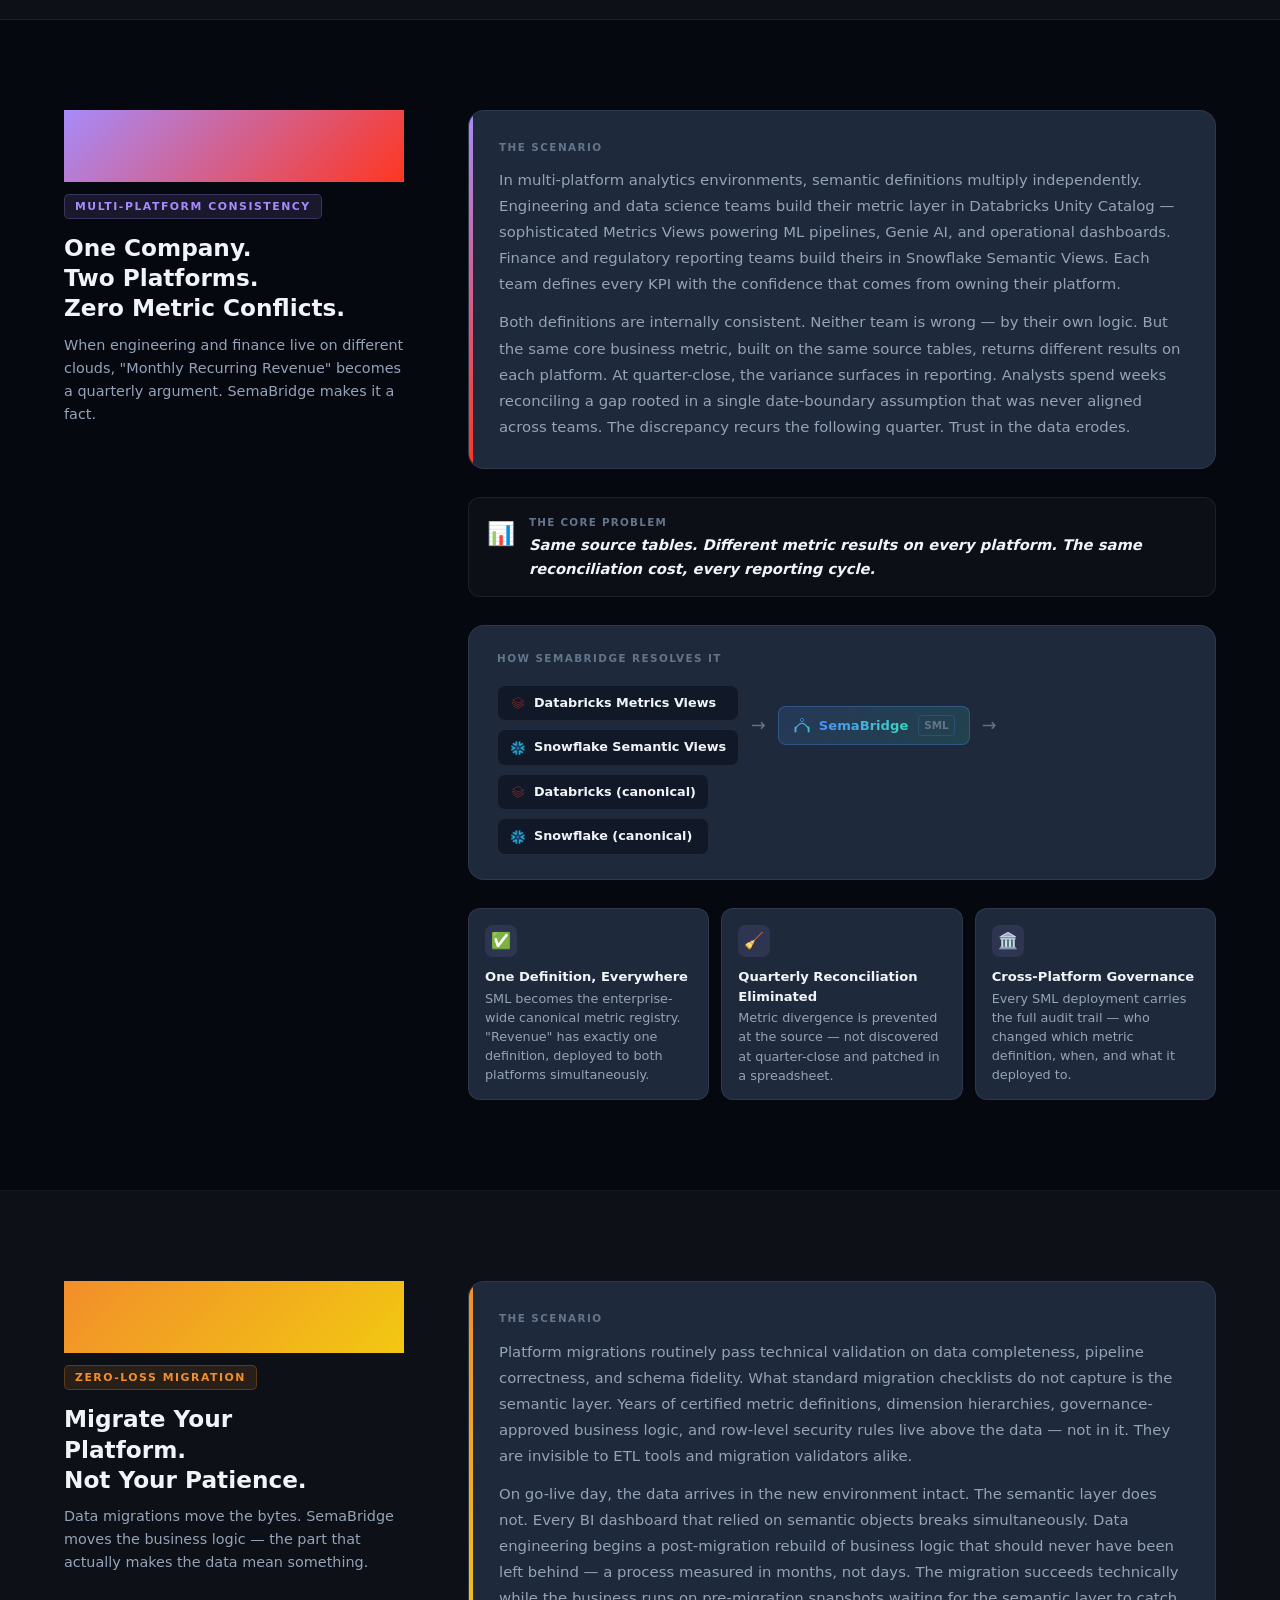
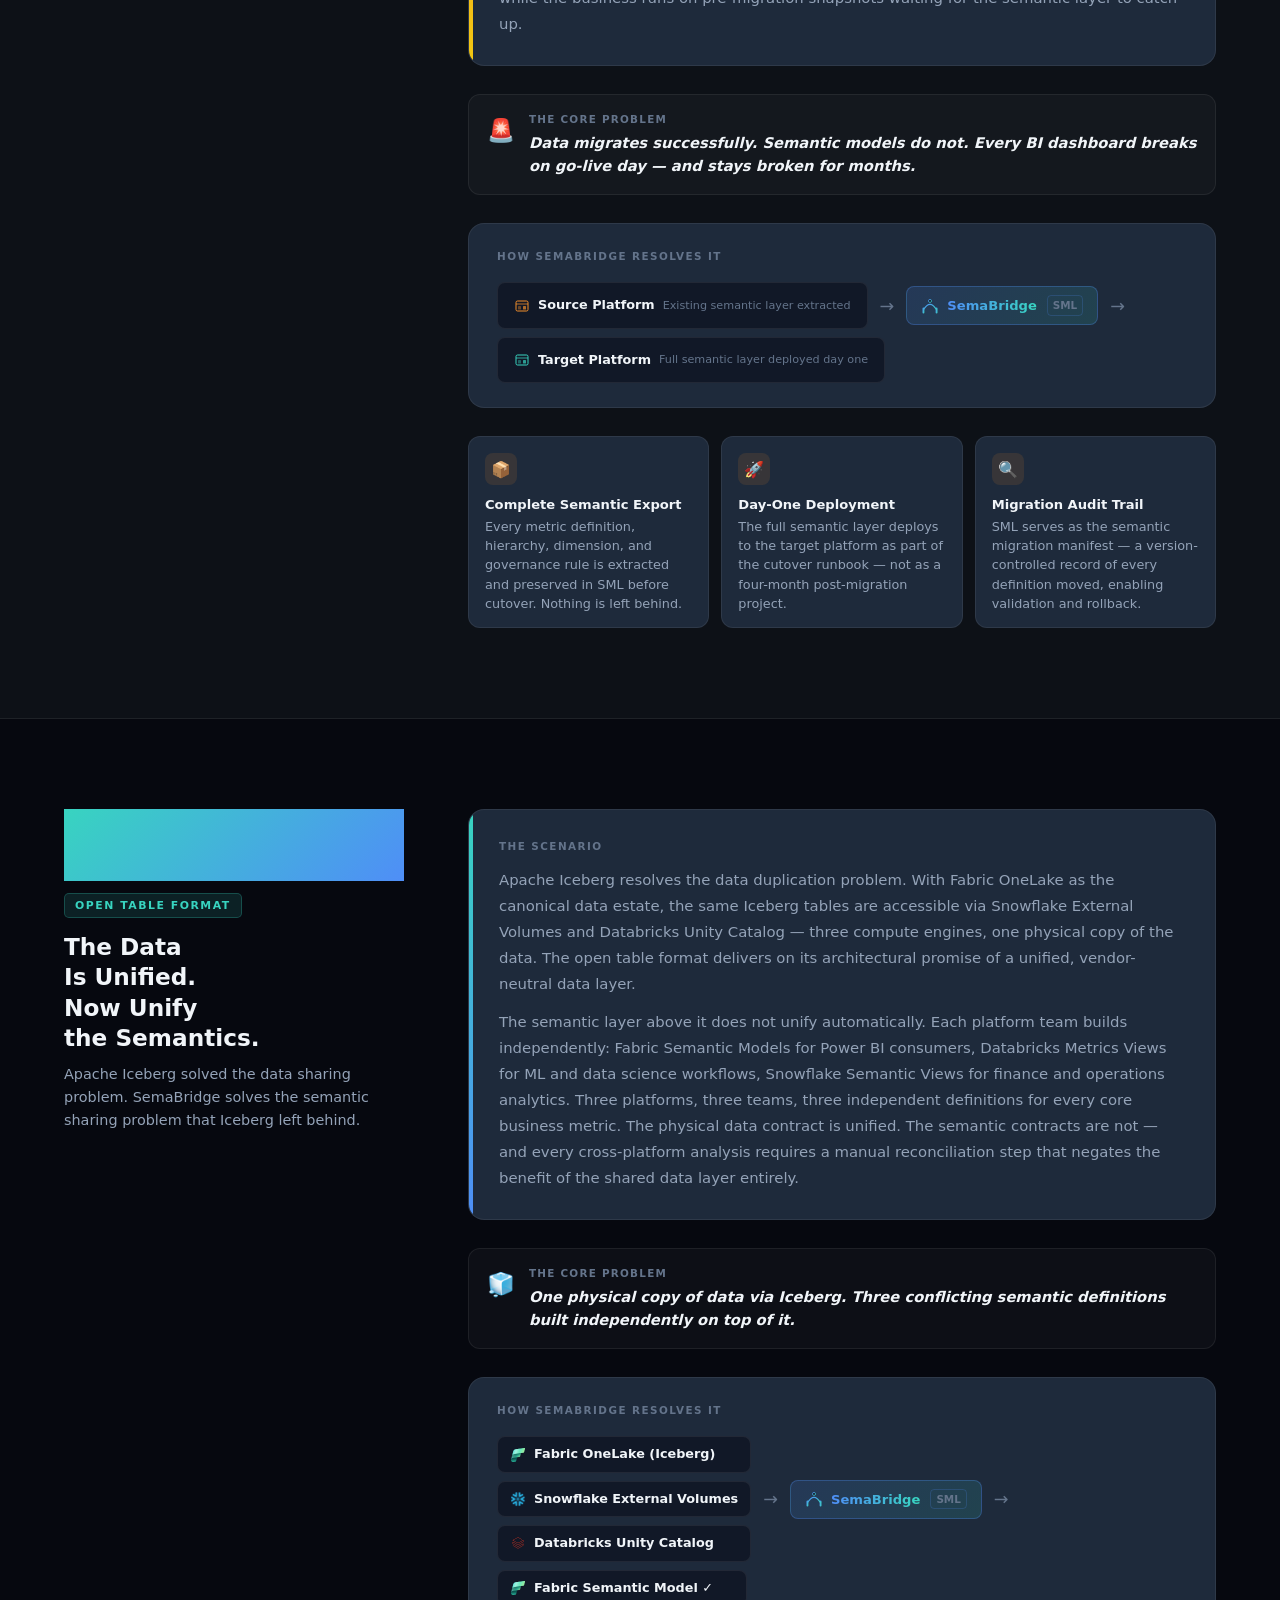
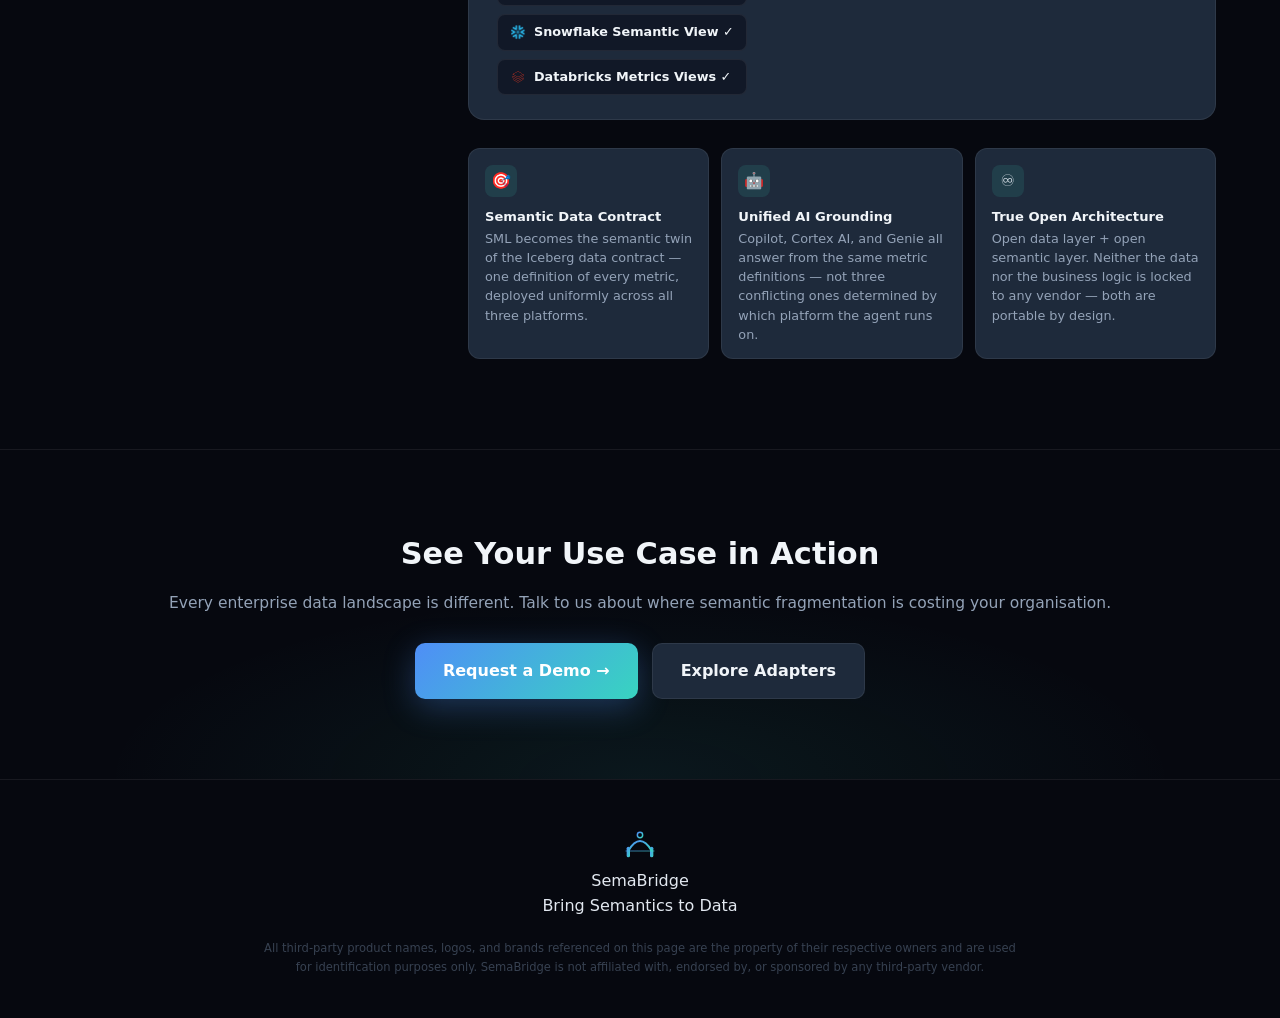
==== commit 9fdf9ce5: "Fixed Responsive Design" ====
--- a/usecases.html
+++ b/usecases.html
@@ -4,6 +4,7 @@
   <meta charset="UTF-8"/>
   <meta name="viewport" content="width=device-width, initial-scale=1.0"/>
   <title>SemaBridge — Use Cases</title>
+  <link rel="icon" type="image/svg+xml" href="favicon.svg" />
   <link rel="stylesheet" href="styles.css"/>
   <style>
     /* ── PAGE HERO ── */
@@ -172,13 +173,21 @@
 
     /* Responsive */
     @media (max-width: 960px) {
-      .uc-inner { grid-template-columns: 1fr; gap: 32px; }
-      .uc-meta  { position: static; }
-      .uc-outcomes { grid-template-columns: 1fr; }
+      .uc-hero      { padding: 110px 0 60px; }
+      .uc-section   { padding: 64px 0; }
+      .uc-inner     { grid-template-columns: 1fr; gap: 32px; }
+      .uc-meta      { position: static; }
+      .uc-outcomes  { grid-template-columns: 1fr 1fr; gap: 10px; }
+      .uc-cta-section { padding: 60px 0; }
     }
     @media (max-width: 600px) {
+      .uc-hero      { padding: 96px 0 48px; }
+      .uc-section   { padding: 48px 0; }
+      .uc-outcomes  { grid-template-columns: 1fr; }
       .uc-flow-track { flex-direction: column; align-items: flex-start; }
       .uc-flow-arrow { transform: rotate(90deg); }
+      .uc-cta-section { padding: 48px 0; }
+      .uc-cta-section h2 { font-size: 1.5rem; }
     }
   </style>
 </head>
@@ -213,7 +222,7 @@
         <span class="nav-tagline">Bring Semantics to Data</span>
       </div>
     </a>
-    <div class="nav-links">
+    <div class="nav-links" id="navLinks">
       <a href="index.html#problem">Problem</a>
       <a href="index.html#solution">Solution</a>
       <a href="index.html#adapters">Adapters</a>
@@ -222,8 +231,27 @@
       <a href="index.html#security">Security</a>
     </div>
     <a href="index.html#cta" class="nav-cta">Request Demo →</a>
+    <button class="nav-toggle" id="navToggle" aria-label="Toggle navigation">
+      <span></span><span></span><span></span>
+    </button>
   </div>
 </nav>
+<script>
+  (function(){
+    var btn = document.getElementById('navToggle');
+    var menu = document.getElementById('navLinks');
+    btn.addEventListener('click', function(){
+      btn.classList.toggle('open');
+      menu.classList.toggle('open');
+    });
+    menu.querySelectorAll('a').forEach(function(a){
+      a.addEventListener('click', function(){
+        btn.classList.remove('open');
+        menu.classList.remove('open');
+      });
+    });
+  })();
+</script>
 
 <!-- ═══ PAGE HERO ═══ -->
 <section class="uc-hero">
--- a/styles.css
+++ b/styles.css
@@ -515,20 +515,84 @@
 /* ════════════════════════════════════════
    RESPONSIVE
 ════════════════════════════════════════ */
-@media (max-width: 960px) {
+
+/* ── Mobile Nav Toggle Button ── */
+.nav-toggle {
+  display: none;
+  flex-direction: column;
+  justify-content: center;
+  gap: 5px;
+  background: none;
+  border: none;
+  cursor: pointer;
+  padding: 6px 4px;
+  flex-shrink: 0;
+}
+.nav-toggle span {
+  display: block;
+  width: 22px; height: 2px;
+  background: var(--text-1);
+  border-radius: 2px;
+  transition: transform 0.25s, opacity 0.25s;
+}
+.nav-toggle.open span:nth-child(1) { transform: translateY(7px) rotate(45deg); }
+.nav-toggle.open span:nth-child(2) { opacity: 0; transform: scaleX(0); }
+.nav-toggle.open span:nth-child(3) { transform: translateY(-7px) rotate(-45deg); }
+
+@media (max-width: 860px) {
+  /* Nav */
+  .nav-toggle { display: flex; }
+  .nav-links {
+    display: none;
+    position: absolute;
+    top: 64px; left: 0; right: 0;
+    flex-direction: column;
+    background: rgba(6, 8, 15, 0.97);
+    backdrop-filter: blur(20px);
+    border-bottom: 1px solid var(--border);
+    padding: 8px 24px 20px;
+    gap: 0;
+    z-index: 99;
+  }
+  .nav-links.open { display: flex; }
+  .nav-links a {
+    font-size: 0.95rem;
+    padding: 13px 0;
+    border-bottom: 1px solid var(--border);
+    color: var(--text-1);
+  }
+  .nav-links a:last-child { border-bottom: none; }
+  .nav-cta { display: none; }
+
+  /* Layout */
+  .section          { padding: 72px 0; }
   .hero-inner       { grid-template-columns: 1fr; }
   .hero-visual      { display: none; }
   .problem-grid     { grid-template-columns: 1fr 1fr; }
-  .steps            { grid-template-columns: 1fr 1fr; gap: 24px; }
+  .steps            { grid-template-columns: repeat(3, 1fr); gap: 24px; }
   .steps::before    { display: none; }
   .adapters-grid    { grid-template-columns: 1fr; }
-  .agents-grid      { grid-template-columns: 1fr; }
+  .agents-grid      { grid-template-columns: 1fr 1fr; }
   .benefits-grid    { grid-template-columns: 1fr 1fr; }
   .security-wrap    { grid-template-columns: 1fr; }
   .stats-row        { grid-template-columns: 1fr 1fr; }
-}
+  .agents-wrapper   { padding: 28px 24px; }
+  .cta-section      { padding: 60px 24px; }
+}
+
 @media (max-width: 600px) {
+  .section       { padding: 56px 0; }
+  .hero          { padding: 96px 0 56px; }
   .problem-grid  { grid-template-columns: 1fr; }
+  .steps         { grid-template-columns: 1fr 1fr; gap: 18px; }
   .benefits-grid { grid-template-columns: 1fr; }
-  .stats-row     { grid-template-columns: 1fr 1fr; }
-}
+  .stats-row     { grid-template-columns: 1fr 1fr; padding: 24px 20px; }
+  .agents-grid   { grid-template-columns: 1fr; }
+  .agents-wrapper { padding: 20px 16px; }
+  .cta-section   { padding: 48px 16px; }
+}
+
+@media (max-width: 400px) {
+  .steps         { grid-template-columns: 1fr; }
+  .stats-row     { grid-template-columns: 1fr; }
+}
